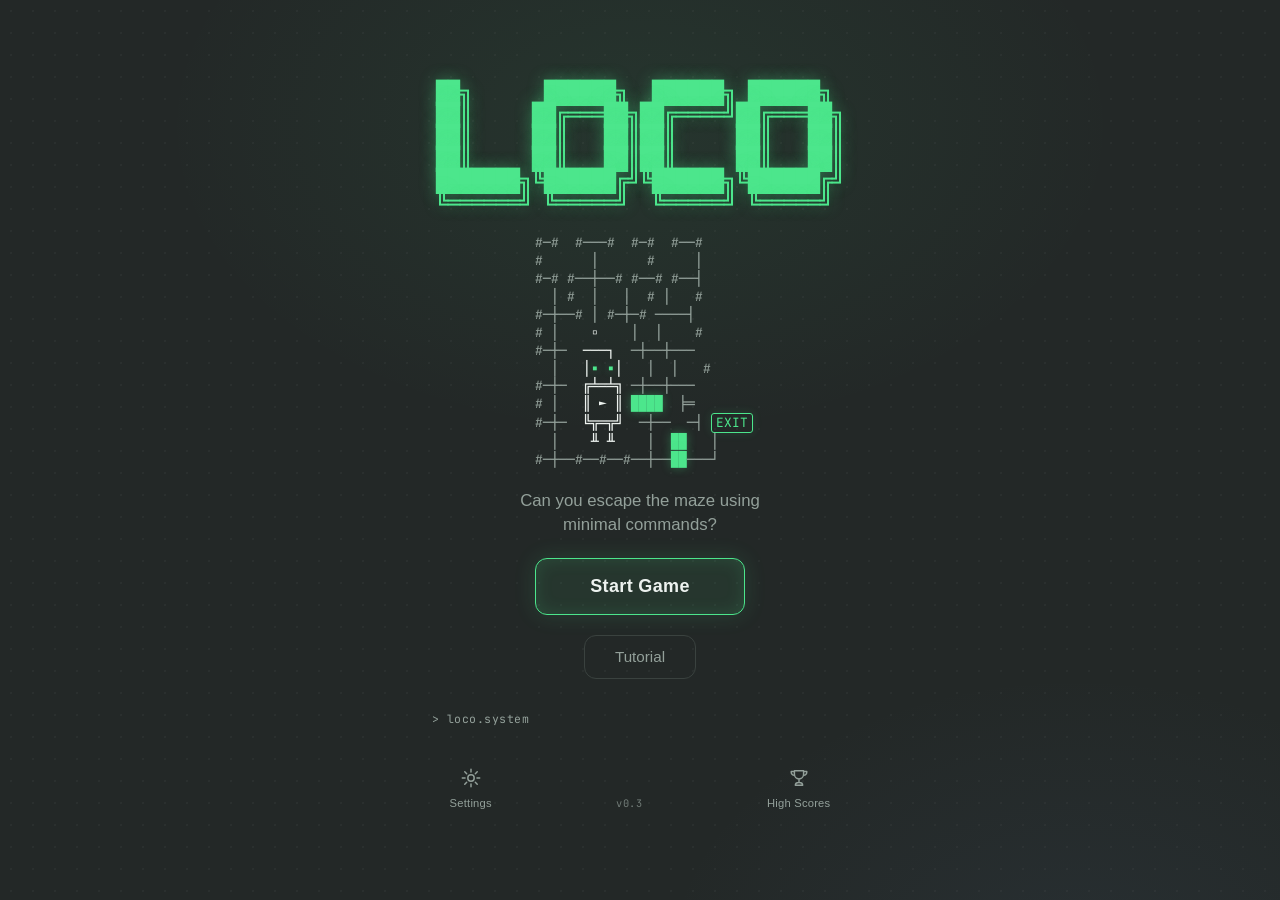
==== index.html @ c9553636 "chore: make v0.3 the single source for the version string The tab bar and the ticker each hardcoded " ====
<!DOCTYPE html>
<html lang="en">
<head>
  <meta charset="UTF-8">
  <meta name="viewport" content="width=device-width, initial-scale=1.0">
  <meta name="theme-color" content="#232827">
  <title>LoCo — Lines of Code</title>
  <link rel="preconnect" href="https://fonts.googleapis.com">
  <link rel="preconnect" href="https://fonts.gstatic.com" crossorigin>
  <link href="https://fonts.googleapis.com/css2?family=JetBrains+Mono:wght@400;700&display=swap" rel="stylesheet">
  <link rel="stylesheet" href="styles/main.css">
</head>
<body>
  <main id="app">
    <section id="screen-title" class="screen">
      <div class="title-card">
        <pre class="ascii-logo" aria-hidden="true">██╗      ██████╗  ██████╗ ██████╗ 
██║     ██╔═══██╗██╔════╝██╔═══██╗
██║     ██║   ██║██║     ██║   ██║
██║     ██║   ██║██║     ██║   ██║
███████╗╚██████╔╝╚██████╗╚██████╔╝
╚══════╝ ╚═════╝  ╚═════╝ ╚═════╝ </pre>
        <h1 class="sr-only">LoCo — Lines of Code</h1>
        <pre class="maze" aria-hidden="true"><span class="w"> #─#  #───#  #─#  #──#
 #      │      #     │
 #─# #──┼──# #──# #──┤
   │ #  │   │  # │   #
 #─┼──# │ #─┼─# ────┤
 # │    </span><span class="r">▫</span><span class="w">    │  │    #
 #─┼─  </span><span class="r">───┐</span><span class="w">  ─┼──┼───
   │   </span><span class="r">│</span><span class="robot-eyes">▪ ▪</span><span class="r">│</span><span class="w">   │  │   #
 #─┼─  </span><span class="r">╔╧═╧╗</span><span class="w"> ─┼──┼───
 # │   </span><span class="r">║ ► ║</span><span class="p"> ████ </span><span class="w"> ╞═
 #─┼─  </span><span class="r">╚╦═╦╝</span><span class="w">  ─┼──  ─┤ </span><span class="exit-badge">EXIT</span><span class="w">
   │    </span><span class="r">╨ ╨</span><span class="w">    │  </span><span class="p">██</span><span class="w">   │
 #─┼──#──#──#──┼──</span><span class="p">██</span><span class="w">───┘</span></pre>
        <p class="tagline">Can you escape the maze using<br>minimal commands?</p>
        <button id="btn-play" class="btn btn-primary btn-large" data-module="maze">Start Game</button>
        <button id="btn-tutorial" class="btn btn-secondary" data-module="tutorial">Tutorial</button>
        <pre class="boot-log" hidden aria-live="polite"></pre>
      </div>
      <pre class="boot-ticker" aria-hidden="true"><span id="ticker-text"></span></pre>
      <nav class="tab-bar" aria-label="Main">
        <button class="tab" data-module="settings">
          <svg viewBox="0 0 24 24" aria-hidden="true"><circle cx="12" cy="12" r="3.5" /><path d="M12 2.5v3M12 18.5v3M2.5 12h3M18.5 12h3M5.2 5.2l2.1 2.1M16.7 16.7l2.1 2.1M18.8 5.2l-2.1 2.1M7.3 16.7l-2.1 2.1" /></svg>
          <span>Settings</span>
        </button>
        <span class="version-mini"></span>
        <button class="tab" data-module="scores">
          <svg viewBox="0 0 24 24" aria-hidden="true"><path d="M7 4h10v4a5 5 0 0 1-10 0V4ZM17 5h3.5a3.5 3.5 0 0 1-3.5 4M7 5H3.5A3.5 3.5 0 0 0 7 9M12 13v4M8 20h8M8 20c0-2 1.8-3 4-3s4 1 4 3" /></svg>
          <span>High Scores</span>
        </button>
      </nav>
    </section>

    <section id="screen-levels" class="screen hidden">
      <header class="screen-header">
        <button id="btn-title" class="btn btn-ghost">← Title</button>
        <h2>Choose a level</h2>
        <span class="spacer"></span>
      </header>
      <div id="level-list" class="level-list"></div>
    </section>

    <section id="screen-game" class="screen hidden">
      <header class="screen-header">
        <button id="btn-back" class="btn btn-ghost">← Levels</button>
        <h2 id="level-name"></h2>
        <span id="level-progress" class="level-progress"></span>
      </header>
      <p id="sensor-note" class="sensor-note hidden">Front wall sensor fitted. Detects the next tile ahead; holes are not walls.</p>
      <div class="game-layout">
        <div class="board-panel">
          <div class="canvas-wrap">
            <canvas id="board"></canvas>
            <div id="result-overlay" class="result-overlay hidden">
              <p id="result-text" class="result-text"></p>
              <div class="result-actions">
                <button id="btn-retry" class="btn btn-primary">Retry</button>
                <button id="btn-next" class="btn btn-primary hidden">Next level</button>
              </div>
            </div>
          </div>
        </div>
        <aside class="side-panel sheet is-collapsed" id="sheet">
          <div class="sheet-grip" id="sheet-grip">
            <button type="button" class="sheet-chevron" id="sheet-chevron"
                    aria-expanded="false" aria-controls="sheet-body"
                    aria-label="Toggle the program panel">▲</button>
          </div>
          <div class="sheet-peek" id="sheet-peek">
            <button type="button" class="btn btn-primary" id="btn-run-peek" data-role="run">▶ Run</button>
            <button type="button" class="btn btn-secondary" id="btn-reset-peek" data-role="reset">Reset</button>
            <span class="memory-count" id="memory-count-peek" data-role="memory-count"></span>
          </div>
          <div class="sheet-body" id="sheet-body">
            <div class="panel-section">
              <h3>Commands</h3>
              <div id="palette" class="palette"></div>
            </div>
            <div class="panel-section">
              <h3>Robot memory <span id="memory-count" class="memory-count"></span></h3>
              <div id="program" class="program"></div>
              <button id="btn-clear" class="btn btn-ghost btn-small">Clear program</button>
            </div>
            <div class="panel-section controls">
              <button id="btn-run" class="btn btn-primary" data-role="run">▶ Run</button>
              <button id="btn-reset" class="btn btn-secondary" data-role="reset">Reset</button>
              <div id="speed" class="speed" role="group" aria-label="Run speed">
                <button data-speed="0.5">×½</button>
                <button data-speed="1" class="active">×1</button>
                <button data-speed="2">×2</button>
              </div>
            </div>
          </div>
        </aside>
      </div>
    </section>
  </main>
  <script type="module" src="src/main.js"></script>
</body>
</html>
---- styles/main.css ----
/* ============================================================
   LoCo — main.css
   Visual language (design.md §11, locked): ASCII aesthetic
   inside a modern mobile app. Reference: docs/reference/
   welcome-mockup.png — line-art glow logo, maze teaser with
   robot + glowing path to EXIT, sans copy, mono terminal art,
   warm charcoal + mint neon. Tokens here are source of truth.
   ============================================================ */

/* ---------- Design tokens ---------- */

:root {
  --bg: #232827;             /* warm charcoal, green-tinted */
  --surface: #2B3231;
  --surface-2: #333B39;
  --border: #3A423F;
  --text: #EDF2EF;
  --muted: #93A09A;
  --accent: #4CE68C;         /* mint neon */
  --accent-soft: rgba(76, 230, 140, 0.14);
  --accent-glow: rgba(76, 230, 140, 0.35);
  --accent-dim: rgba(76, 230, 140, 0.07);

  --font-mono: 'JetBrains Mono', ui-monospace, 'Cascadia Mono', 'SF Mono',
    Menlo, Consolas, 'Liberation Mono', monospace;
  --font-sans: -apple-system, BlinkMacSystemFont, 'Segoe UI', Roboto,
    'Helvetica Neue', Arial, sans-serif;

  --ease-out: cubic-bezier(0.22, 1, 0.36, 1);
}

/* ---------- Minimal reset & base ---------- */

*,
*::before,
*::after {
  box-sizing: border-box;
}

html {
  -webkit-text-size-adjust: 100%;
}

body {
  margin: 0;
  font-family: var(--font-sans);
  font-size: 1rem;
  line-height: 1.5;
  background: var(--bg);
  color: var(--text);
  overflow-x: hidden; /* safety net: no horizontal scroll, ever */
}

h1,
h2,
h3,
p,
pre {
  margin: 0;
}

button {
  font: inherit;
  color: inherit;
}

/* ---------- Screens ---------- */

.screen {
  min-height: 100vh;
  min-height: 100svh;
  display: flex;
  flex-direction: column;
  align-items: center;
  justify-content: center;
  gap: 2rem;
  padding: clamp(20px, 6vw, 56px);
}

/* Title screen: ambient depth — dot grid, mint halo, cool vignette */
#screen-title {
  background-color: var(--bg);
  background-image:
    radial-gradient(circle, rgba(237, 242, 239, 0.035) 1px, transparent 1.4px),
    radial-gradient(46rem 30rem at 50% 14%, var(--accent-dim), transparent 65%),
    radial-gradient(42rem 30rem at 84% 108%, rgba(99, 133, 184, 0.08), transparent 62%);
  background-size: 22px 22px, auto, auto;
  background-repeat: repeat, no-repeat, no-repeat;
}

/* !important: later component rules (e.g. .result-overlay's display:flex)
   must never be able to out-cascade the hidden utility */
.hidden,
[hidden] {
  display: none !important;
}

/* Visually hidden, accessible to screen readers */
.sr-only {
  position: absolute;
  width: 1px;
  height: 1px;
  padding: 0;
  margin: -1px;
  overflow: hidden;
  clip: rect(0 0 0 0);
  clip-path: inset(50%);
  white-space: nowrap;
  border: 0;
}

/* ---------- Buttons ---------- */

.btn {
  appearance: none;
  display: inline-flex;
  align-items: center;
  justify-content: center;
  min-height: 48px; /* touch target */
  min-width: 48px;
  padding: 0.55em 1.6em;
  border: 1px solid var(--border);
  border-radius: 12px;
  background: var(--surface);
  color: var(--text);
  font-family: var(--font-sans);
  cursor: pointer;
  user-select: none;
  -webkit-tap-highlight-color: transparent;
}

.btn:hover {
  background: var(--surface-2);
  border-color: var(--muted);
}

.btn:active {
  transform: translateY(1px);
}

.btn:focus-visible {
  outline: 2px solid var(--accent);
  outline-offset: 3px;
}

.btn:disabled {
  opacity: 0.55;
  cursor: default;
  box-shadow: none;
  transform: none;
}

/* Outline-glow primary, per reference mockup */
.btn-primary {
  position: relative;
  overflow: hidden; /* contains the shine sweep */
  background-color: rgba(76, 230, 140, 0.07);
  border-color: var(--accent);
  color: var(--text);
  font-weight: 600;
  box-shadow: 0 0 22px var(--accent-soft), inset 0 0 18px var(--accent-soft);
}

.btn-primary:hover {
  background-color: rgba(76, 230, 140, 0.13);
  border-color: var(--accent);
  box-shadow: 0 0 32px var(--accent-glow), inset 0 0 22px var(--accent-soft);
}

.btn-large {
  min-height: 56px;
  padding: 0.8em 3em;
  font-size: 1.125rem;
  letter-spacing: 0.02em;
}

.btn-secondary {
  background: transparent;
  border-color: var(--border);
  color: var(--muted);
  min-height: 44px;
  padding: 0.45em 2em;
  font-size: 0.95rem;
}

.btn-secondary:hover {
  background: transparent;
  border-color: var(--muted);
  color: var(--text);
}

.btn-ghost {
  background: transparent;
  border-color: var(--border);
  color: var(--muted);
}

.btn-ghost:hover {
  background: transparent;
  border-color: var(--muted);
  color: var(--text);
}

/* ---------- Title screen ---------- */

.title-card {
  display: flex;
  flex-direction: column;
  align-items: center;
  gap: 1.25rem;
  width: 100%;
  max-width: 40rem;
  text-align: center;
}

/* figlet logo — 34 columns; fluid size keeps it inside 320 px */
.ascii-logo {
  font-family: var(--font-mono);
  font-size: clamp(0.6rem, 3.8vw, 1.25rem);
  line-height: 1.1;
  color: var(--accent);
  text-shadow: 0 0 16px var(--accent-glow);
}

/* Maze teaser: mono ASCII art, walls muted, path + exit glowing */
.maze {
  font-family: var(--font-mono);
  font-size: clamp(0.5rem, 2.7vw, 0.8rem);
  line-height: 1.4;
  color: var(--muted);
  text-align: left;
}

.maze .r {
  color: var(--text);
}

.maze .robot-eyes {
  color: var(--accent);
  text-shadow: 0 0 8px var(--accent-glow);
}

.maze .p {
  color: var(--accent);
  text-shadow: 0 0 10px var(--accent-glow);
}

.maze .exit-badge {
  display: inline-block;
  border: 1px solid var(--accent);
  border-radius: 3px;
  padding: 0 0.5ch;
  color: var(--accent);
  box-shadow: 0 0 10px var(--accent-soft);
}

.tagline {
  color: var(--muted);
  font-size: clamp(0.9rem, 2.8vw, 1.05rem);
  line-height: 1.45;
}

/* placeholder terminal output, revealed by src/main.js */
.boot-log {
  width: 100%;
  min-height: 3em; /* reserve two lines so typing doesn't jump the layout */
  font-family: var(--font-mono);
  font-size: 0.8125rem;
  line-height: 1.5;
  color: var(--muted);
  text-align: left;
  white-space: pre-wrap;
  word-break: break-word;
}

/* ambient line typed on load (src/main.js) */
.boot-ticker {
  width: 100%;
  max-width: 26rem;
  min-height: 1.5em;
  font-family: var(--font-mono);
  font-size: 0.72rem;
  line-height: 1.4;
  letter-spacing: 0.04em;
  color: var(--muted);
  text-align: left;
}

/* ---------- Bottom tab bar (modern-app signal) ---------- */

.tab-bar {
  display: flex;
  align-items: flex-end;
  justify-content: space-between;
  width: 100%;
  max-width: 26rem;
  padding: 0 0.5rem;
}

.tab {
  appearance: none;
  display: flex;
  flex-direction: column;
  align-items: center;
  gap: 0.35rem;
  border: 0;
  background: none;
  color: var(--muted);
  font-family: var(--font-sans);
  font-size: 0.7rem;
  letter-spacing: 0.02em;
  padding: 0.4rem 0.6rem;
  cursor: pointer;
  -webkit-tap-highlight-color: transparent;
}

.tab svg {
  width: 22px;
  height: 22px;
  fill: none;
  stroke: currentColor;
  stroke-width: 1.6;
  stroke-linecap: round;
  stroke-linejoin: round;
}

.tab:hover {
  color: var(--accent);
}

.tab:focus-visible {
  outline: 2px solid var(--accent);
  outline-offset: 2px;
  border-radius: 8px;
}

.version-mini {
  font-family: var(--font-mono);
  font-size: 0.65rem;
  letter-spacing: 0.08em;
  color: var(--muted);
  opacity: 0.7;
  padding-bottom: 0.4rem;
}

/* ---------- Motion (decorative only, opt-in) ---------- */

@media (prefers-reduced-motion: no-preference) {
  /* Entrance choreography: staggered rise, then ambient life */
  .ascii-logo {
    animation: rise-in 0.55s var(--ease-out) 0.05s both,
      breathe 5s ease-in-out 1.8s infinite;
  }

  .maze {
    animation: rise-in 0.55s var(--ease-out) 0.22s both;
  }

  .tagline {
    animation: rise-in 0.55s var(--ease-out) 0.33s both;
  }

  .title-card .btn-primary {
    animation: rise-in 0.55s var(--ease-out) 0.43s both;
  }

  .title-card .btn-secondary {
    animation: rise-in 0.55s var(--ease-out) 0.51s both;
  }

  .boot-ticker,
  .tab-bar {
    animation: rise-in 0.55s var(--ease-out) 0.61s both;
  }

  .btn {
    transition: background-color 0.15s ease, border-color 0.15s ease,
      box-shadow 0.2s ease, transform 0.2s ease;
  }

  .btn-primary:hover {
    transform: translateY(-1px);
  }

  .btn-primary:active {
    transform: translateY(1px);
  }

  /* Shine sweep across the primary button on hover */
  .btn-primary::after {
    content: "";
    position: absolute;
    inset: 0;
    background: linear-gradient(115deg, transparent 35%, rgba(76, 230, 140, 0.25) 48%, transparent 62%);
    transform: translateX(-130%);
    pointer-events: none;
  }

  .btn-primary:hover::after {
    animation: sweep 0.8s ease;
  }

  @keyframes rise-in {
    from {
      opacity: 0;
      transform: translateY(10px);
    }
    to {
      opacity: 1;
      transform: translateY(0);
    }
  }

  @keyframes breathe {
    0%,
    100% {
      text-shadow: 0 0 10px var(--accent-soft);
    }
    50% {
      text-shadow: 0 0 26px var(--accent-glow);
    }
  }

  @keyframes sweep {
    from {
      transform: translateX(-130%);
    }
    to {
      transform: translateX(130%);
    }
  }
}

/* ============================================================
   Level select + game screen (M1 playable core)
   Same tokens, same voice (design.md §11): mono for terminal/
   ASCII elements, sans for human copy, mint accent for active
   states. Desktop-first layout per requirements §3.7: board
   left and dominant, editor right.
   ============================================================ */

/* Non-title screens are app frames: content on top, not centered */
#screen-levels,
#screen-game {
  justify-content: flex-start;
  align-items: stretch;
  gap: 1.25rem;
  width: 100%;
  max-width: 1200px;
  margin: 0 auto;
}

.screen-header {
  display: flex;
  align-items: center;
  gap: 1rem;
  width: 100%;
}

.screen-header h2 {
  flex: 1;
  font-family: var(--font-sans);
  font-size: 1.15rem;
  font-weight: 600;
  letter-spacing: 0.01em;
  white-space: nowrap;
  overflow: hidden;
  text-overflow: ellipsis;
}

.screen-header .spacer {
  flex: 1;
}

.level-progress {
  font-family: var(--font-mono);
  font-size: 0.75rem;
  letter-spacing: 0.08em;
  color: var(--muted);
  white-space: nowrap;
}

/* ---------- Level select ---------- */

.level-list {
  display: flex;
  flex-direction: column;
  gap: 0.6rem;
  width: 100%;
  max-width: 34rem;
  margin: 0 auto;
}

.level-item {
  appearance: none;
  display: flex;
  align-items: center;
  gap: 1rem;
  width: 100%;
  padding: 0.9rem 1.1rem;
  background: var(--surface);
  border: 1px solid var(--border);
  border-radius: 12px;
  color: var(--text);
  font: inherit;
  text-align: left;
  cursor: pointer;
}

.level-item:hover {
  background: var(--surface-2);
  border-color: var(--muted);
}

.level-item:focus-visible {
  outline: 2px solid var(--accent);
  outline-offset: 3px;
}

.level-item .level-id {
  font-family: var(--font-mono);
  font-size: 0.8rem;
  color: var(--accent);
}

.level-item .level-item-name {
  flex: 1;
  font-family: var(--font-sans);
  font-size: 0.95rem;
}

.level-item .level-mem {
  font-family: var(--font-mono);
  font-size: 0.72rem;
  letter-spacing: 0.06em;
  color: var(--muted);
}

/* Chapter headers — mono, terminal voice (M2 task C) */
.chapter-header {
  font-family: var(--font-mono);
  font-size: 0.78rem;
  font-weight: 700;
  letter-spacing: 0.1em;
  color: var(--muted);
}

/* terminal prompt in front of the heading, accent like boot-log */
.chapter-header::before {
  content: "> ";
  color: var(--accent);
}

/* extra breathing room between chapters (the list's gap already
   separates a header from its own levels) */
.chapter-header:not(:first-child) {
  margin-top: 1rem;
}

/* completion mark — accent check on cleared levels */
.level-item .level-done {
  font-family: var(--font-mono);
  font-size: 0.9rem;
  line-height: 1;
  color: var(--accent);
  text-shadow: 0 0 10px var(--accent-soft);
}

/* ---------- Game layout: board left dominant, editor right ---------- */

.game-layout {
  display: grid;
  grid-template-columns: minmax(0, 1fr) 340px;
  gap: 1rem;
  width: 100%;
  flex: 1;
  min-height: 0;
}

.sensor-note {
  flex: none;
  margin: 0;
  font-size: 0.8rem;
  line-height: 1.4;
  color: var(--text);
}

.sensor-token {
  white-space: normal;
  overflow-wrap: anywhere;
}

.block-chip[data-block="loopUntil"] {
  max-width: 100%;
  white-space: normal;
}

.board-panel {
  display: flex;
  align-items: center;
  justify-content: center;
  background: var(--surface);
  border: 1px solid var(--border);
  border-radius: 16px;
  padding: 1rem;
  min-width: 0;
  min-height: 0;
}

.canvas-wrap {
  position: relative; /* anchor for the result overlay */
  line-height: 0;
  border-radius: 10px;
}

#board {
  display: block;
  background: var(--bg);
  border: 1px solid var(--border);
  border-radius: 10px;
}

/* Result overlay (terminal boot voice, brief §6) */
.result-overlay {
  position: absolute;
  inset: 0;
  display: flex;
  flex-direction: column;
  align-items: center;
  justify-content: center;
  gap: 1rem;
  line-height: 1.5;
  background: color-mix(in srgb, var(--bg) 88%, transparent);
  border-radius: 10px;
}

.result-text {
  font-family: var(--font-mono);
  font-size: 0.95rem;
  color: var(--text);
  text-shadow: 0 0 12px var(--accent-soft);
  padding: 0 1rem;
  text-align: center;
}

.result-actions {
  display: flex;
  gap: 0.75rem;
}

/* ---------- Side panel (palette + robot memory + controls) ---------- */

.side-panel {
  display: flex;
  flex-direction: column;
  gap: 1rem;
  min-width: 0;
  min-height: 0;
}

.panel-section {
  display: flex;
  flex-direction: column;
  gap: 0.75rem;
  background: var(--surface);
  border: 1px solid var(--border);
  border-radius: 16px;
  padding: 1rem;
}

.panel-section h3 {
  display: flex;
  align-items: baseline;
  gap: 0.5rem;
  font-family: var(--font-sans);
  font-size: 0.78rem;
  font-weight: 600;
  letter-spacing: 0.06em;
  text-transform: uppercase;
  color: var(--muted);
}

.memory-count {
  font-family: var(--font-mono);
  font-size: 0.75rem;
  letter-spacing: 0.04em;
  color: var(--accent);
}

/* Command chips (palette + drag ghost; lines mode renders the
   program as mono lines instead of chips) */
.block-chip {
  display: inline-flex;
  align-items: center;
  gap: 0.5ch;
  padding: 0.42rem 0.7rem;
  background: var(--surface-2);
  border: 1px solid var(--border);
  border-radius: 9px;
  font-family: var(--font-mono);
  font-size: 0.78rem;
  color: var(--text);
  cursor: grab;
  user-select: none;
  -webkit-user-select: none;
  touch-action: none; /* Pointer Events own the gesture */
  white-space: nowrap;
}

.block-chip .chip-glyph {
  color: var(--accent);
}

.palette {
  display: flex;
  flex-wrap: wrap;
  gap: 0.5rem;
}

.palette .block-chip:hover {
  border-color: var(--accent);
  box-shadow: 0 0 10px var(--accent-soft);
}

.palette.locked .block-chip {
  opacity: 0.55;
  cursor: default;
  box-shadow: none;
  border-color: var(--border);
}

/* Program = numbered mono lines, one per memory slot (lines mode).
   Column grows with `memory` — never clipped, comfortable at 12+. */
.program {
  display: flex;
  flex-direction: column;
  gap: 3px;
  min-height: 56px;
  padding: 0.5rem;
  background: var(--bg);
  border: 1px solid var(--border);
  border-radius: 10px;
}

.line {
  display: flex;
  align-items: center;
  gap: 0.8ch;
  min-height: 1.65rem;
  padding: 0.05rem 0.4rem;
  padding-left: calc(0.4rem + var(--indent, 0) * 0.85rem);
  border-radius: 6px;
  font-family: var(--font-mono);
  font-size: 0.78rem;
  line-height: 1.45;
}

.line-no {
  flex: none;
  min-width: 2ch;
  text-align: right;
  color: var(--muted);
  opacity: 0.6;
  user-select: none;
  -webkit-user-select: none;
}

.line-code {
  display: inline-flex;
  align-items: center;
  gap: 0.7ch;
  min-width: 0;
}

.condition-code {
  flex: 1 1 auto;
  display: flex;
  flex-wrap: wrap;
  align-items: center;
}

.condition-code > .line-token.kw {
  flex: 0 0 auto;
  white-space: nowrap;
}

.condition-code > .condition-expression {
  flex: 1 1 12rem;
  max-width: 100%;
}

.line-token {
  color: var(--text);
}

/* loop keywords read like code structure */
.line-token.kw {
  color: var(--accent);
}

/* Editable loop-until expression. The expression is allowed to wrap inside
   its one numbered line so narrow sheets keep both operands reachable. */
.condition-expression {
  display: inline-flex;
  align-items: center;
  flex-wrap: wrap;
  gap: 0.4ch;
  min-width: 0;
}

.condition-slot-wrap {
  display: inline-flex;
  align-items: center;
  gap: 0.2ch;
  max-width: 100%;
}

.condition-slot,
.condition-clear {
  appearance: none;
  border: 1px solid var(--border);
  background: var(--surface-2);
  color: var(--text);
  font-family: var(--font-mono);
  cursor: pointer;
}

.condition-slot {
  min-width: 5.2ch;
  max-width: 100%;
  padding: 0.12rem 0.45rem;
  border-radius: 5px;
  font-size: 0.76rem;
  line-height: 1.35;
  overflow-wrap: anywhere;
}

.condition-slot:not(.selected):hover,
.condition-slot:focus-visible {
  border-color: var(--accent);
}

.condition-slot.selected {
  border-color: var(--accent);
  box-shadow: 0 0 0 2px var(--accent-glow), 0 0 10px var(--accent-soft);
}

.condition-slot.drop-target {
  border-color: var(--accent);
  background: var(--accent-soft);
  box-shadow: 0 0 10px var(--accent-soft);
}

.condition-slot.drop-reject {
  border-color: var(--muted);
  opacity: 0.65;
}

.condition-slot:disabled,
.condition-clear:disabled {
  cursor: default;
}

.condition-clear {
  display: inline-flex;
  align-items: center;
  justify-content: center;
  width: 1.1rem;
  height: 1.1rem;
  padding: 0;
  border-radius: 4px;
  color: var(--muted);
  font-size: 0.75rem;
  line-height: 1;
}

.condition-clear:hover,
.condition-clear:focus-visible {
  color: var(--text);
  border-color: var(--accent);
}

.condition-comparison {
  color: var(--muted);
  user-select: none;
}

.condition-chip {
  border-color: color-mix(in srgb, var(--accent) 38%, var(--border));
}

.condition-chip .chip-glyph {
  color: var(--accent);
}

.editor-message {
  min-height: 1.1rem;
  margin-top: 0.35rem;
  color: var(--muted);
  font-family: var(--font-mono);
  font-size: 0.68rem;
  line-height: 1.35;
}

.editor-message:empty {
  display: none;
}

.line.empty .line-no {
  opacity: 0.3;
}

.line.empty .line-token.placeholder {
  color: var(--muted);
  opacity: 0.35;
}

.line.filled {
  cursor: pointer;
}

.line.filled:hover {
  background: var(--surface);
}

/* program pointer — the line currently executing */
.line.current {
  background: var(--accent-dim);
  box-shadow: inset 0 0 0 1px var(--accent), 0 0 12px var(--accent-soft);
}

.line.current .line-no {
  color: var(--accent);
  opacity: 1;
}

.program.locked .line.filled {
  cursor: default;
}

/* loop-count steppers on the loop line (+/−, no typing) */
.stepper {
  display: inline-flex;
  align-items: center;
  gap: 0.45ch;
}

.loop-count {
  min-width: 2ch;
  text-align: center;
  color: var(--accent);
}

.step-btn {
  appearance: none;
  display: inline-flex;
  align-items: center;
  justify-content: center;
  width: 1.35rem;
  height: 1.35rem;
  padding: 0;
  border: 1px solid var(--border);
  border-radius: 6px;
  background: var(--surface-2);
  color: var(--muted);
  font-family: var(--font-mono);
  font-size: 0.75rem;
  line-height: 1;
  cursor: pointer;
}

.step-btn:hover:not(:disabled) {
  color: var(--text);
  border-color: var(--muted);
}

.step-btn:disabled {
  opacity: 0.4;
  cursor: default;
}

.step-btn:focus-visible {
  outline: 2px solid var(--accent);
  outline-offset: 1px;
}

/* steppers are inert while a run is in progress */
.program.locked .stepper {
  opacity: 0.55;
  pointer-events: none;
}

/* drop hints while dragging — insertion caret above the target line */
.program.drop-ready {
  border-color: var(--muted);
}

.line.drop-hint {
  background: var(--accent-dim);
  box-shadow: 0 -2px 0 0 var(--accent);
}

/* floating chip clone under the pointer */
.drag-ghost {
  position: fixed;
  z-index: 1000;
  pointer-events: none;
  transform: translate(-50%, -60%) scale(1.06);
  opacity: 0.95;
  cursor: grabbing;
  box-shadow: 0 6px 18px rgba(0, 0, 0, 0.45), 0 0 12px var(--accent-soft);
}

/* Run / Reset / speed */
.panel-section.controls {
  display: grid;
  grid-template-columns: 1fr 1fr;
  gap: 0.6rem;
}

.speed {
  grid-column: 1 / -1;
  display: flex;
  border: 1px solid var(--border);
  border-radius: 10px;
  overflow: hidden;
}

.speed button {
  appearance: none;
  flex: 1;
  border: 0;
  background: transparent;
  color: var(--muted);
  font-family: var(--font-mono);
  font-size: 0.8rem;
  padding: 0.5rem 0;
  cursor: pointer;
}

.speed button + button {
  border-left: 1px solid var(--border);
}

.speed button:hover {
  color: var(--text);
  background: var(--surface-2);
}

.speed button.active {
  color: var(--accent);
  background: var(--accent-dim);
  text-shadow: 0 0 8px var(--accent-glow);
}

.btn-small {
  min-height: 36px;
  min-width: 36px;
  padding: 0.3em 1em;
  border-radius: 10px;
  font-size: 0.8rem;
}

/* ---------- Game motion (decorative, honors reduced motion) ---------- */

@media (prefers-reduced-motion: no-preference) {
  .level-item,
  .block-chip,
  .line,
  .step-btn,
  .speed button {
    transition: background-color 0.15s ease, border-color 0.15s ease,
      box-shadow 0.2s ease, color 0.15s ease;
  }

  /* capacity reject flash — the program box says "no" */
  .program.reject {
    animation: reject-flash 0.42s ease;
  }

  @keyframes reject-flash {
    0%,
    100% {
      border-color: var(--border);
      box-shadow: none;
    }
    35% {
      border-color: var(--accent);
      box-shadow: 0 0 16px var(--accent-glow);
    }
  }

  /* freshly dropped line pops in */
  .line.pop {
    animation: line-pop 0.18s var(--ease-out);
  }

  @keyframes line-pop {
    from {
      opacity: 0.35;
      transform: translateY(-2px);
    }
    to {
      opacity: 1;
      transform: translateY(0);
    }
  }
}

/* ============================================================
   Bottom sheet (M4) — docs/briefs/m4-mobile-sheet.md
   Under 900px the aside stops being the layout's right column
   and becomes a floating overlay: board on top, program panel in
   a two-detent sheet. Everything below is additive — the desktop
   cascade above is untouched, and the only rules that reach the
   desktop are ones that style elements the desktop never shows.
   ============================================================ */

/* ---------- Sheet — inert above the breakpoint ---------- */

/* The peek bar duplicates Run, Reset and the memory count, so above
   the breakpoint it is not rendered at all rather than merely hidden:
   a second Run button in the tab order would be a desktop regression. */
.sheet-grip,
.sheet-peek {
  display: none;
}

/* With grip and peek unrendered, .sheet-body is the aside's only flex
   item and has to reproduce the pre-M4 .side-panel column exactly —
   same gap, same section order, no box of its own. Deliberately no
   min-height: 0: the sections used to be the shrinking flex items, so
   their min-content height must keep limiting the shrink. */
.sheet-body {
  display: flex;
  flex-direction: column;
  gap: 1rem;
  min-width: 0;
}

/* One ▲ glyph, flipped by CSS — sheet.js never swaps the character */
.sheet-chevron {
  transform: rotate(0deg);
}

.sheet-chevron[aria-expanded="true"] {
  transform: rotate(180deg);
}

@media (prefers-reduced-motion: no-preference) {
  .sheet-chevron {
    transition: transform 0.2s var(--ease-out);
  }
}

@media (max-width: 900px) {
  /* ---------- App frame ---------- */

  /* The frame, not the viewport, is the sheet's containing block: this
     breakpoint also catches narrow desktop windows, where fixed would
     let the sheet escape the app frame. min-height has to go — .screen
     asks for 100vh, which is the *large* viewport, so with the URL bar
     showing it would push the frame's bottom edge (and the sheet pinned
     to it) below the fold. Bottom padding is zero for the same reason:
     the sheet must reach the real bottom of the glass. */
  #screen-game {
    position: relative;
    min-height: 0;
    height: 100vh;
    height: 100svh;
    overflow: hidden;
    gap: 0.625rem;
    padding: 0.625rem clamp(10px, 3vw, 16px) 0;
  }

  /* One column, one row: the board panel is the only grid item. The
     sheet is absolutely positioned against #screen-game, so it takes no
     track and never competes with the board for height. */
  .game-layout {
    grid-template-columns: minmax(0, 1fr);
    grid-template-rows: minmax(0, 1fr);
  }

  /* Reserving only the *collapsed* peek height is what makes the board
     detent-independent — scene.js's fit() measures the panel's content
     box, so expanding the sheet can never rescale the maze. Must equal
     --sheet-grip-h + --sheet-peek-h below, or the board resizes on a
     detent change. */
  .board-panel {
    padding-bottom: calc(56px + env(safe-area-inset-bottom, 0px));
  }

  /* 360px leaves nothing for the desktop header gap; the h2 already
     ellipsizes and .level-progress already refuses to wrap, so the only
     thing that can give is the chrome around them. */
  .screen-header {
    gap: 0.5rem;
  }

  .screen-header .btn-ghost {
    padding: 0.4em 0.8em;
    font-size: 0.8rem;
  }

  /* ---------- Sheet ---------- */

  #sheet {
    /* 24 + 32 = the 56px that #sheet.is-collapsed and .board-panel's
       reserved padding both hardcode, so the collapsed sheet exactly
       fills the space the board set aside for it. 24px is the floor:
       the detent contract fixes the pair at 56px, and both rows have to
       clear the WCAG 2.5.8 AA target minimum inside it. */
    --sheet-grip-h: 24px;
    --sheet-peek-h: 32px;

    position: absolute;
    left: 0;
    right: 0;
    bottom: 0;
    z-index: 40; /* under .result-overlay (60), far under .drag-ghost (1000) */
    gap: 0;
    overflow: hidden; /* nothing spills while the height is mid-drag */
    background: transparent; /* the body owns the surface, see the @supports below */
    border-radius: 16px 16px 0 0;
    box-shadow: 0 -10px 30px rgba(0, 0, 0, 0.35);
    transition: height 0.22s var(--ease-out);
  }

  /* Detents: sheet.js owns the classes, CSS owns the heights. No border
     on #sheet itself so its content box is exactly the detent height —
     a border would eat a pixel the grip and peek bar have budgeted for. */
  #sheet.is-collapsed {
    height: calc(56px + env(safe-area-inset-bottom, 0px));
  }

  #sheet.is-expanded {
    height: 70vh; /* fallback where svh is unknown */
    height: min(70svh, 70vh);
  }

  /* mid-drag the height is inline and has to follow the finger */
  #sheet.is-dragging {
    transition: none;
  }

  .sheet-grip {
    display: flex;
    align-items: center;
    justify-content: center;
    flex: none;
    height: var(--sheet-grip-h);
    touch-action: none; /* Pointer Events own the gesture */
    cursor: grab;
    background: var(--surface-2); /* solid: a drag surface never floats over a moving maze */
    /* inset rather than border-top: a border would eat a pixel of the 24px
       target the chevron has to fill */
    box-shadow: inset 0 1px 0 var(--border);
    border-radius: 16px 16px 0 0;
    -webkit-tap-highlight-color: transparent;
  }

  .sheet-grip:active {
    cursor: grabbing;
  }

  /* Narrower than the grip on purpose. sheet.js refuses to start a drag
     from the chevron so its click cannot double-toggle, which means a
     full-width chevron would leave nothing to grab: this keeps a 44x24
     AA-sized toggle target in the middle and exposes the rest of the
     strip as the drag surface. */
  .sheet-chevron {
    appearance: none;
    display: block;
    width: 2.75rem;
    height: 100%;
    padding: 0;
    border: 0;
    background: transparent;
    color: var(--muted);
    font-family: var(--font-mono);
    font-size: 0.62rem;
    line-height: 1;
    cursor: inherit;
  }

  .sheet-chevron:focus-visible {
    /* #sheet clips, so the ring has to be drawn inside the box */
    outline: 2px solid var(--accent);
    outline-offset: -2px;
    color: var(--accent);
  }

  .sheet-peek {
    display: flex;
    align-items: center;
    gap: 0.5rem;
    flex: none;
    height: var(--sheet-peek-h);
    padding: 0 0.75rem;
    background: var(--surface); /* solid, same reason as the grip */
    border-top: 1px solid var(--border);
  }

  /* Collapsed, the peek bar *is* the sheet's bottom edge and owns the
     home-indicator inset; expanded, the scrolling body does. The
     transition hands the inset over in step with the sheet's height
     instead of jumping by 34px at release. */
  #sheet.is-collapsed .sheet-peek {
    height: calc(var(--sheet-peek-h) + env(safe-area-inset-bottom, 0px));
    padding-bottom: env(safe-area-inset-bottom, 0px);
  }

  /* Run and Reset shrink to fit the 32px bar — the only Run/Reset on
     mobile, since the body's own pair is hidden below. 28px still clears
     the 24px AA target floor. */
  .sheet-peek .btn {
    flex: none;
    min-height: 28px;
    padding: 0 0.9em;
    font-size: 0.8rem;
    border-radius: 10px;
  }

  .sheet-peek .btn-primary {
    box-shadow: 0 0 14px var(--accent-soft), inset 0 0 12px var(--accent-soft);
  }

  .sheet-peek .memory-count {
    margin-left: auto;
    font-size: 0.72rem;
    white-space: nowrap;
  }

  .sheet-body {
    flex: 1 1 auto;
    min-height: 0; /* required, or the body's content props the sheet open */
    gap: 0.75rem;
    overflow-y: auto;
    overscroll-behavior: contain; /* scrolling the body must not rubber-band the page */
    -webkit-overflow-scrolling: touch;
    padding: 0.75rem;
    background: var(--surface); /* solid fallback, replaced below where blur works */
  }

  #sheet.is-expanded .sheet-body {
    padding-bottom: calc(0.75rem + env(safe-area-inset-bottom, 0px));
  }

  /* Collapsed, the body leaves the tab order and the accessibility tree
     but keeps its layout and its scroll position — display: none would
     forfeit both, and sheet.js clamps the drag against a measured
     expanded height, so the body has to stay laid out. */
  #sheet.is-collapsed .sheet-body {
    visibility: hidden;
    opacity: 0;
    pointer-events: none;
  }

  /* Run and Reset live in the peek bar, which stays above the body in
     both detents; the speed group is the only control left down here. */
  .panel-section.controls [data-role="run"],
  .panel-section.controls [data-role="reset"] {
    display: none;
  }

  /* ---------- Result overlay spans the frame ---------- */

  /* Static, so inset: 0 resolves against #screen-game rather than the
     canvas box: at the 18px tile floor a 16-wide level's canvas is only
     288x162, too small for the terminal copy plus Retry/Next. Not
     fixed — the overlay has to stay inside the app frame in a narrow
     desktop window, same rule as the sheet. */
  .canvas-wrap {
    position: static;
  }

  .result-overlay {
    z-index: 60;
    /* Results cover the board but must not swallow the sheet's Run/Reset taps. */
    pointer-events: none;
    padding: 1.5rem 1rem;
    border-radius: 0; /* it is the frame now, not the canvas card */
  }

  .result-text {
    max-width: 30rem;
  }

  /* stacks Retry/Next rather than letting them overflow a 360px frame */
  .result-actions {
    pointer-events: auto;
    flex-wrap: wrap;
    justify-content: center;
  }

  /* ---------- Sheet motion ---------- */

  @media (prefers-reduced-motion: no-preference) {
    /* the body fades with the sheet height instead of blinking out */
    .sheet-body {
      transition: visibility 0.22s var(--ease-out), opacity 0.22s var(--ease-out);
    }

    .sheet-peek {
      transition: height 0.22s var(--ease-out), padding-bottom 0.22s var(--ease-out);
    }
  }

  @media (prefers-reduced-motion: reduce) {
    /* detents snap */
    #sheet,
    .sheet-peek,
    .sheet-chevron {
      transition: none;
    }
  }
}

/* ---------- Sheet translucency ---------- */

/* Gated on color-mix, NOT on backdrop-filter. Those are unrelated features,
   and the previous gate on unprefixed backdrop-filter silently dropped this
   whole block on any browser that only had -webkit-backdrop-filter (older iOS
   Safari) or that had backdrop-filter but no color-mix (Safari < 16.2) —
   leaving the sheet solid and reading as "no transparency at all". color-mix
   is what actually produces the see-through, so color-mix is what gets
   tested; the blur rides along inside, with both prefixes.

   25% of the board reaches the eye: the body at 0.5 over the maze, the cards
   at 0.5 over the body. Measured against the real tokens rather than guessed:
   --muted (the uppercase section headings) on the resulting card is 5.01:1
   over the board's dark surfaces (--bg, --surface-2 walls) and --text stays
   13.2:1, because .program keeps its opaque var(--bg) fill and .block-chip
   keeps var(--surface-2). Opacity is spent where it buys legibility and given
   up where it does not.

   Known cost: over a pure --accent backdrop — the EXIT badge, the robot's
   glow — --muted falls to 2.90:1. blur(8px) spreads that and it is a small,
   transient region rather than a background, but it is the price of seeing
   the map. To trade see-through back for heading contrast, raise BOTH
   percentages together; 0.75 / 0.70 is the most transparent pair that still
   holds 4.5:1 even over pure accent (7.5% leak).

   Supersedes the option-a "cards stay opaque" decision in design.md §8.1
   after play-test: with opaque cards the only clear pixels were the body's
   0.75rem padding and the gaps between cards, which read as no transparency
   at all on a real phone. */
@supports (background: color-mix(in srgb, red 50%, transparent)) {
  @media (max-width: 900px) {
    #sheet.is-expanded .sheet-body {
      backdrop-filter: blur(8px);
      -webkit-backdrop-filter: blur(8px);
      background: color-mix(in srgb, var(--surface) 50%, transparent);
    }

    /* The cards are most of the body's area — leaving them opaque is what
       made the sheet look solid. .program and .block-chip inside them keep
       their opaque fills, so the code lines and chip labels are unaffected. */
    #sheet.is-expanded .sheet-body .panel-section {
      background: color-mix(in srgb, var(--bg) 50%, transparent);
    }
  }
}
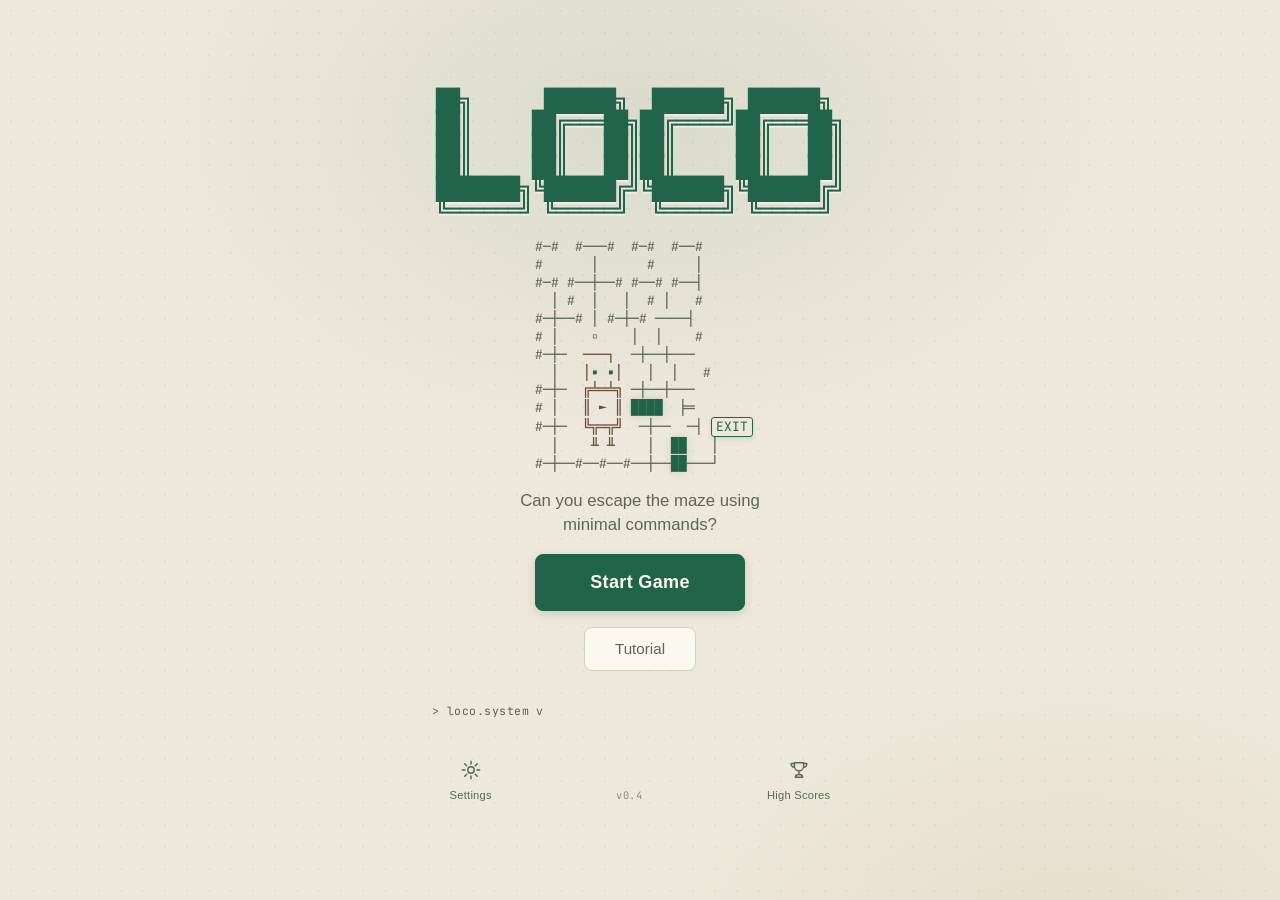
==== commit 3ee4743d: "feat: implement workshop graphics redesign" ====
--- a/index.html
+++ b/index.html
@@ -3,7 +3,7 @@
 <head>
   <meta charset="UTF-8">
   <meta name="viewport" content="width=device-width, initial-scale=1.0">
-  <meta name="theme-color" content="#232827">
+  <meta name="theme-color" content="#eee8dc">
   <title>LoCo — Lines of Code</title>
   <link rel="preconnect" href="https://fonts.googleapis.com">
   <link rel="preconnect" href="https://fonts.gstatic.com" crossorigin>
@@ -64,15 +64,20 @@
 
     <section id="screen-game" class="screen hidden">
       <header class="screen-header">
+        <span class="game-brand" aria-label="LoCo">LoCo</span>
         <button id="btn-back" class="btn btn-ghost">← Levels</button>
         <h2 id="level-name"></h2>
         <span id="level-progress" class="level-progress"></span>
       </header>
-      <p id="sensor-note" class="sensor-note hidden">Front wall sensor fitted. Detects the next tile ahead; holes are not walls.</p>
+      <div class="sensor-summary">
+        <p id="sensor-note" class="sensor-note hidden">Front wall sensor fitted. Detects the next tile ahead; holes are not walls. Does not brake automatically.</p>
+        <p id="sensor-reading" class="sensor-reading" role="status" aria-live="polite" aria-atomic="true" data-phase="unavailable" data-blocked="unknown" hidden></p>
+      </div>
       <div class="game-layout">
-        <div class="board-panel">
+        <div class="world-panel">
+          <div class="board-panel">
           <div class="canvas-wrap">
-            <canvas id="board"></canvas>
+            <canvas id="board" aria-label="Maze board" aria-describedby="sensor-note sensor-reading"></canvas>
             <div id="result-overlay" class="result-overlay hidden">
               <p id="result-text" class="result-text"></p>
               <div class="result-actions">
@@ -81,6 +86,24 @@
               </div>
             </div>
           </div>
+          </div>
+          <div class="board-legend" aria-label="Board legend">
+            <span><i class="legend-wall" aria-hidden="true"></i>Wall</span>
+            <span><i class="legend-hole" aria-hidden="true"></i>Hole</span>
+            <span><i class="legend-exit" aria-hidden="true"></i>Exit</span>
+          </div>
+          <section id="equipment-card" class="equipment-card" aria-label="Robot equipment">
+            <canvas id="equipment-portrait" width="78" height="78" aria-hidden="true"></canvas>
+            <div class="equipment-copy">
+              <span id="equipment-label" class="equipment-label">EQUIPMENT</span>
+              <h3 id="equipment-name">No sensor fitted</h3>
+              <p id="equipment-description">This level has no front wall sensor.</p>
+            </div>
+            <div class="equipment-state">
+              <span class="equipment-reading-label">CURRENT READING</span>
+              <p id="equipment-reading" class="sensor-reading" data-phase="unavailable" data-blocked="unknown">No sensor fitted</p>
+            </div>
+          </section>
         </div>
         <aside class="side-panel sheet is-collapsed" id="sheet">
           <div class="sheet-grip" id="sheet-grip">
@@ -99,7 +122,7 @@
               <div id="palette" class="palette"></div>
             </div>
             <div class="panel-section">
-              <h3>Robot memory <span id="memory-count" class="memory-count"></span></h3>
+              <h3>Your program <span id="memory-count" class="memory-count"></span></h3>
               <div id="program" class="program"></div>
               <button id="btn-clear" class="btn btn-ghost btn-small">Clear program</button>
             </div>
--- a/styles/main.css
+++ b/styles/main.css
@@ -1,25 +1,29 @@
 /* ============================================================
    LoCo — main.css
-   Visual language (design.md §11, locked): ASCII aesthetic
-   inside a modern mobile app. Reference: docs/reference/
-   welcome-mockup.png — line-art glow logo, maze teaser with
-   robot + glowing path to EXIT, sans copy, mono terminal art,
-   warm charcoal + mint neon. Tokens here are source of truth.
+   Visual language: LoCo Workshop — warm ivory, walnut, brass,
+   and forest-green. Tokens are shared by title, levels, and game.
    ============================================================ */
 
 /* ---------- Design tokens ---------- */
 
 :root {
-  --bg: #232827;             /* warm charcoal, green-tinted */
-  --surface: #2B3231;
-  --surface-2: #333B39;
-  --border: #3A423F;
-  --text: #EDF2EF;
-  --muted: #93A09A;
-  --accent: #4CE68C;         /* mint neon */
-  --accent-soft: rgba(76, 230, 140, 0.14);
-  --accent-glow: rgba(76, 230, 140, 0.35);
-  --accent-dim: rgba(76, 230, 140, 0.07);
+  --bg: #eee8dc;
+  --surface: #fbf8ef;
+  --surface-2: #e8e0d1;
+  --border: #d5cebd;
+  --text: #343b31;
+  --muted: #5d6657;
+  --accent: #226449;
+  --accent-ink: #194d35;
+  --accent-fill: #dce9da;
+  --accent-soft: rgba(34, 100, 73, 0.14);
+  --accent-glow: rgba(34, 100, 73, 0.25);
+  --accent-dim: rgba(34, 100, 73, 0.08);
+  --strong: #1d583f;
+  --walnut: #6e4c35;
+  --walnut-light: #b59a74;
+  --code: #f5f1e7;
+  --shadow: 0 14px 30px rgba(58, 41, 26, 0.10);
 
   --font-mono: 'JetBrains Mono', ui-monospace, 'Cascadia Mono', 'SF Mono',
     Menlo, Consolas, 'Liberation Mono', monospace;
@@ -48,7 +52,8 @@
   line-height: 1.5;
   background: var(--bg);
   color: var(--text);
-  overflow-x: hidden; /* safety net: no horizontal scroll, ever */
+  overflow-x: hidden;
+  -webkit-font-smoothing: antialiased;
 }
 
 h1,
@@ -81,9 +86,9 @@
 #screen-title {
   background-color: var(--bg);
   background-image:
-    radial-gradient(circle, rgba(237, 242, 239, 0.035) 1px, transparent 1.4px),
-    radial-gradient(46rem 30rem at 50% 14%, var(--accent-dim), transparent 65%),
-    radial-gradient(42rem 30rem at 84% 108%, rgba(99, 133, 184, 0.08), transparent 62%);
+    radial-gradient(circle, rgba(52, 59, 49, 0.055) 1px, transparent 1.4px),
+    radial-gradient(46rem 30rem at 50% 14%, rgba(34, 100, 73, 0.10), transparent 65%),
+    radial-gradient(42rem 30rem at 84% 108%, rgba(181, 154, 116, 0.16), transparent 62%);
   background-size: 22px 22px, auto, auto;
   background-repeat: repeat, no-repeat, no-repeat;
 }
@@ -120,7 +125,7 @@
   min-width: 48px;
   padding: 0.55em 1.6em;
   border: 1px solid var(--border);
-  border-radius: 12px;
+  border-radius: 8px;
   background: var(--surface);
   color: var(--text);
   font-family: var(--font-sans);
@@ -154,17 +159,17 @@
 .btn-primary {
   position: relative;
   overflow: hidden; /* contains the shine sweep */
-  background-color: rgba(76, 230, 140, 0.07);
+  background-color: var(--accent);
   border-color: var(--accent);
-  color: var(--text);
+  color: var(--surface);
   font-weight: 600;
-  box-shadow: 0 0 22px var(--accent-soft), inset 0 0 18px var(--accent-soft);
+  box-shadow: 0 3px 8px rgba(29, 88, 63, 0.18);
 }
 
 .btn-primary:hover {
-  background-color: rgba(76, 230, 140, 0.13);
+  background-color: var(--strong);
   border-color: var(--accent);
-  box-shadow: 0 0 32px var(--accent-glow), inset 0 0 22px var(--accent-soft);
+  box-shadow: 0 5px 12px rgba(29, 88, 63, 0.22);
 }
 
 .btn-large {
@@ -175,7 +180,7 @@
 }
 
 .btn-secondary {
-  background: transparent;
+  background: var(--surface);
   border-color: var(--border);
   color: var(--muted);
   min-height: 44px;
@@ -184,7 +189,7 @@
 }
 
 .btn-secondary:hover {
-  background: transparent;
+  background: var(--surface-2);
   border-color: var(--muted);
   color: var(--text);
 }
@@ -207,7 +212,7 @@
   display: flex;
   flex-direction: column;
   align-items: center;
-  gap: 1.25rem;
+  gap: 1rem;
   width: 100%;
   max-width: 40rem;
   text-align: center;
@@ -219,7 +224,7 @@
   font-size: clamp(0.6rem, 3.8vw, 1.25rem);
   line-height: 1.1;
   color: var(--accent);
-  text-shadow: 0 0 16px var(--accent-glow);
+  text-shadow: 0 2px 0 rgba(255, 255, 255, 0.45);
 }
 
 /* Maze teaser: mono ASCII art, walls muted, path + exit glowing */
@@ -232,17 +237,17 @@
 }
 
 .maze .r {
-  color: var(--text);
+  color: var(--walnut);
 }
 
 .maze .robot-eyes {
   color: var(--accent);
-  text-shadow: 0 0 8px var(--accent-glow);
+  text-shadow: 0 0 8px var(--accent-soft);
 }
 
 .maze .p {
   color: var(--accent);
-  text-shadow: 0 0 10px var(--accent-glow);
+  text-shadow: 0 0 10px var(--accent-soft);
 }
 
 .maze .exit-badge {
@@ -251,7 +256,7 @@
   border-radius: 3px;
   padding: 0 0.5ch;
   color: var(--accent);
-  box-shadow: 0 0 10px var(--accent-soft);
+  box-shadow: 0 2px 5px var(--accent-soft);
 }
 
 .tagline {
@@ -391,7 +396,7 @@
     content: "";
     position: absolute;
     inset: 0;
-    background: linear-gradient(115deg, transparent 35%, rgba(76, 230, 140, 0.25) 48%, transparent 62%);
+    background: linear-gradient(115deg, transparent 35%, rgba(255, 255, 255, 0.24) 48%, transparent 62%);
     transform: translateX(-130%);
     pointer-events: none;
   }
@@ -446,8 +451,20 @@
   align-items: stretch;
   gap: 1.25rem;
   width: 100%;
-  max-width: 1200px;
+  max-width: 1360px;
   margin: 0 auto;
+}
+
+#screen-game {
+  height: 100vh;
+  height: 100svh;
+  min-height: 0;
+  overflow: hidden;
+  padding: 0 30px 26px;
+}
+
+#screen-levels {
+  padding: 2.5rem 30px 4rem;
 }
 
 .screen-header {
@@ -455,6 +472,8 @@
   align-items: center;
   gap: 1rem;
   width: 100%;
+  min-height: 82px;
+  border-bottom: 1px solid var(--border);
 }
 
 .screen-header h2 {
@@ -570,19 +589,93 @@
 
 .game-layout {
   display: grid;
-  grid-template-columns: minmax(0, 1fr) 340px;
-  gap: 1rem;
+  grid-template-columns: minmax(0, 1fr) 354px;
+  grid-template-rows: minmax(0, 1fr);
+  gap: 1.5rem;
   width: 100%;
   flex: 1;
   min-height: 0;
 }
 
+.game-brand {
+  display: inline-flex;
+  align-items: center;
+  gap: 0.55rem;
+  color: var(--text);
+  font-size: 1.3rem;
+  font-weight: 800;
+  letter-spacing: -0.04em;
+}
+
+.game-brand::before {
+  content: "[·]";
+  display: grid;
+  place-items: center;
+  width: 1.8rem;
+  height: 1.8rem;
+  border: 2px solid var(--accent);
+  border-radius: 8px;
+  color: var(--accent);
+  font-family: var(--font-mono);
+  font-size: 0.78rem;
+  letter-spacing: -0.16em;
+}
+
+.sensor-summary {
+  display: flex;
+  align-items: center;
+  justify-content: space-between;
+  gap: 1rem;
+  width: 100%;
+  min-width: 0;
+  min-height: 3.1rem;
+  padding: 0.65rem 0;
+  border-top: 1px solid var(--border);
+  border-bottom: 1px solid var(--border);
+}
+
+.sensor-reading {
+  color: var(--accent-ink);
+  font-size: 0.82rem;
+  font-weight: 700;
+  white-space: nowrap;
+}
+
+.sensor-reading::before {
+  content: "";
+  display: inline-block;
+  width: 0.7rem;
+  height: 0.7rem;
+  margin-right: 0.45rem;
+  border: 2px solid currentColor;
+  border-radius: 50%;
+  vertical-align: -0.08rem;
+}
+
+.sensor-reading[data-blocked="true"]::before {
+  border-radius: 2px;
+  background: currentColor;
+}
+
+.sensor-reading[data-phase="moving"]::before,
+.sensor-reading[data-phase="turning"]::before,
+.sensor-reading[data-blocked="unknown"]::before {
+  border-style: dashed;
+}
+
+.sensor-reading:empty,
+.sensor-reading[hidden] {
+  display: none;
+}
+
 .sensor-note {
-  flex: none;
+  flex: 1 1 auto;
+  min-width: 0;
   margin: 0;
   font-size: 0.8rem;
   line-height: 1.4;
-  color: var(--text);
+  color: var(--muted);
+  overflow-wrap: anywhere;
 }
 
 .sensor-token {
@@ -595,16 +688,26 @@
   white-space: normal;
 }
 
-.board-panel {
-  display: flex;
-  align-items: center;
-  justify-content: center;
-  background: var(--surface);
-  border: 1px solid var(--border);
-  border-radius: 16px;
-  padding: 1rem;
+.world-panel {
+  display: flex;
+  flex-direction: column;
+  gap: 1rem;
   min-width: 0;
   min-height: 0;
+}
+
+.board-panel {
+  flex: 1 1 auto;
+  display: flex;
+  align-items: center;
+  justify-content: center;
+  background: var(--walnut-light);
+  border: 0;
+  border-radius: 16px;
+  padding: 1.25rem;
+  min-width: 0;
+  min-height: 0;
+  box-shadow: var(--shadow);
 }
 
 .canvas-wrap {
@@ -615,9 +718,109 @@
 
 #board {
   display: block;
-  background: var(--bg);
+  background: var(--walnut);
+  border: 2px solid #d5c29a;
+  border-radius: 10px;
+  box-shadow: 0 2px 0 rgba(44, 28, 18, 0.35);
+}
+
+.board-legend {
+  display: flex;
+  align-items: center;
+  justify-content: center;
+  gap: 1.1rem;
+  min-height: 1.1rem;
+  color: var(--muted);
+  font-size: 0.72rem;
+}
+
+.board-legend span {
+  display: inline-flex;
+  align-items: center;
+  gap: 0.35rem;
+}
+
+.board-legend [class*="legend-"] {
+  display: inline-block;
+  width: 0.65rem;
+  height: 0.65rem;
+  border: 1px solid currentColor;
+  border-radius: 2px;
+}
+
+.legend-wall { background: var(--surface-2); color: var(--muted); }
+.legend-hole { background: #18221c; color: #18221c; box-shadow: inset 0 0 0 2px #778176; }
+.legend-exit { border: 2px solid var(--accent) !important; border-radius: 50% !important; background: transparent; color: var(--accent); }
+
+.equipment-card {
+  display: grid;
+  grid-template-columns: 88px minmax(0, 1fr) minmax(170px, 208px);
+  align-items: center;
+  gap: 0.75rem;
+  flex: none;
+  min-height: 7.7rem;
+  padding: 0.75rem 1rem;
+  background: var(--surface);
   border: 1px solid var(--border);
-  border-radius: 10px;
+  border-radius: 12px;
+  box-shadow: 0 3px 10px rgba(23, 27, 16, 0.04);
+}
+
+#equipment-portrait {
+  display: block;
+  width: 78px;
+  height: 78px;
+  border-radius: 12px;
+  background: var(--surface-2);
+}
+
+.equipment-copy,
+.equipment-state { min-width: 0; }
+
+.equipment-label {
+  display: flex;
+  align-items: center;
+  gap: 0.4rem;
+  margin-bottom: 0.35rem;
+  color: var(--accent);
+  font-family: var(--font-mono);
+  font-size: 0.58rem;
+  font-weight: 700;
+  letter-spacing: 0.13em;
+  text-transform: uppercase;
+}
+
+.equipment-label::before {
+  content: "";
+  width: 0.38rem;
+  height: 0.38rem;
+  border-radius: 50%;
+  background: currentColor;
+}
+
+#equipment-name {
+  margin-bottom: 0.3rem;
+  color: var(--text);
+  font-size: 1rem;
+  font-weight: 700;
+}
+
+#equipment-description {
+  color: var(--muted);
+  font-size: 0.74rem;
+  line-height: 1.5;
+}
+
+.equipment-state {
+  padding-left: 1rem;
+  border-left: 1px solid var(--border);
+}
+
+.equipment-reading-label {
+  display: block;
+  margin-bottom: 0.35rem;
+  color: var(--muted);
+  font-size: 0.58rem;
 }
 
 /* Result overlay (terminal boot voice, brief §6) */
@@ -630,7 +833,7 @@
   justify-content: center;
   gap: 1rem;
   line-height: 1.5;
-  background: color-mix(in srgb, var(--bg) 88%, transparent);
+  background: color-mix(in srgb, var(--surface) 94%, transparent);
   border-radius: 10px;
 }
 
@@ -638,7 +841,7 @@
   font-family: var(--font-mono);
   font-size: 0.95rem;
   color: var(--text);
-  text-shadow: 0 0 12px var(--accent-soft);
+  text-shadow: 0 1px 0 rgba(255, 255, 255, 0.6);
   padding: 0 1rem;
   text-align: center;
 }
@@ -656,16 +859,21 @@
   gap: 1rem;
   min-width: 0;
   min-height: 0;
+  background: var(--surface);
+  border: 1px solid var(--border);
+  border-radius: 14px;
+  overflow: hidden;
+  box-shadow: var(--shadow);
 }
 
 .panel-section {
   display: flex;
   flex-direction: column;
   gap: 0.75rem;
-  background: var(--surface);
-  border: 1px solid var(--border);
-  border-radius: 16px;
-  padding: 1rem;
+  background: transparent;
+  border: 0;
+  border-radius: 0;
+  padding: 1rem 1.1rem;
 }
 
 .panel-section h3 {
@@ -677,14 +885,15 @@
   font-weight: 600;
   letter-spacing: 0.06em;
   text-transform: uppercase;
-  color: var(--muted);
+  color: var(--text);
+  text-transform: none;
 }
 
 .memory-count {
   font-family: var(--font-mono);
   font-size: 0.75rem;
   letter-spacing: 0.04em;
-  color: var(--accent);
+  color: var(--muted);
 }
 
 /* Command chips (palette + drag ghost; lines mode renders the
@@ -694,9 +903,9 @@
   align-items: center;
   gap: 0.5ch;
   padding: 0.42rem 0.7rem;
-  background: var(--surface-2);
+  background: var(--code);
   border: 1px solid var(--border);
-  border-radius: 9px;
+  border-radius: 6px;
   font-family: var(--font-mono);
   font-size: 0.78rem;
   color: var(--text);
@@ -711,6 +920,14 @@
   color: var(--accent);
 }
 
+.block-chip[data-block="wallSensor"],
+.block-chip[data-block="blocked"],
+.condition-chip {
+  background: var(--accent-fill);
+  border-color: color-mix(in srgb, var(--accent) 32%, var(--border));
+  color: var(--accent-ink);
+}
+
 .palette {
   display: flex;
   flex-wrap: wrap;
@@ -737,9 +954,10 @@
   gap: 3px;
   min-height: 56px;
   padding: 0.5rem;
-  background: var(--bg);
+  background: var(--code);
   border: 1px solid var(--border);
-  border-radius: 10px;
+  border-radius: 8px;
+  overflow: auto;
 }
 
 .line {
@@ -920,17 +1138,17 @@
 }
 
 .line.filled:hover {
-  background: var(--surface);
+  background: var(--surface-2);
 }
 
 /* program pointer — the line currently executing */
 .line.current {
-  background: var(--accent-dim);
-  box-shadow: inset 0 0 0 1px var(--accent), 0 0 12px var(--accent-soft);
+  background: var(--accent-fill);
+  box-shadow: inset 3px 0 0 var(--accent);
 }
 
 .line.current .line-no {
-  color: var(--accent);
+  color: var(--accent-ink);
   opacity: 1;
 }
 
@@ -1136,6 +1354,9 @@
   flex-direction: column;
   gap: 1rem;
   min-width: 0;
+  min-height: 0;
+  overflow-y: auto;
+  padding: 1.1rem;
 }
 
 /* One ▲ glyph, flipped by CSS — sheet.js never swaps the character */
@@ -1169,7 +1390,7 @@
     height: 100vh;
     height: 100svh;
     overflow: hidden;
-    gap: 0.625rem;
+    gap: 0.5rem;
     padding: 0.625rem clamp(10px, 3vw, 16px) 0;
   }
 
@@ -1178,7 +1399,11 @@
      track and never competes with the board for height. */
   .game-layout {
     grid-template-columns: minmax(0, 1fr);
-    grid-template-rows: minmax(0, 1fr);
+    grid-template-rows: minmax(0, 1fr) auto auto;
+  }
+
+  .world-panel {
+    display: contents;
   }
 
   /* Reserving only the *collapsed* peek height is what makes the board
@@ -1187,7 +1412,36 @@
      --sheet-grip-h + --sheet-peek-h below, or the board resizes on a
      detent change. */
   .board-panel {
-    padding-bottom: calc(56px + env(safe-area-inset-bottom, 0px));
+    align-items: flex-start;
+    padding: 0 0 calc(76px + env(safe-area-inset-bottom, 0px));
+    border-radius: 12px;
+    box-shadow: none;
+    background: var(--walnut-light);
+  }
+
+  .canvas-wrap {
+    margin: 0 auto;
+  }
+
+  .board-legend {
+    min-height: 1.3rem;
+    font-size: 0.65rem;
+  }
+
+  .equipment-card {
+    grid-template-columns: 72px minmax(0, 1fr);
+    min-height: 7rem;
+    padding: 0.7rem;
+    margin-top: 0.15rem;
+  }
+
+  #equipment-portrait {
+    width: 68px;
+    height: 68px;
+  }
+
+  .equipment-state {
+    display: none;
   }
 
   /* 360px leaves nothing for the desktop header gap; the h2 already
@@ -1195,6 +1449,8 @@
      thing that can give is the chrome around them. */
   .screen-header {
     gap: 0.5rem;
+    min-height: 63px;
+    border-bottom: 1px solid var(--border);
   }
 
   .screen-header .btn-ghost {
@@ -1211,7 +1467,7 @@
        the detent contract fixes the pair at 56px, and both rows have to
        clear the WCAG 2.5.8 AA target minimum inside it. */
     --sheet-grip-h: 24px;
-    --sheet-peek-h: 32px;
+    --sheet-peek-h: 52px;
 
     position: absolute;
     left: 0;
@@ -1230,12 +1486,12 @@
      on #sheet itself so its content box is exactly the detent height —
      a border would eat a pixel the grip and peek bar have budgeted for. */
   #sheet.is-collapsed {
-    height: calc(56px + env(safe-area-inset-bottom, 0px));
+    height: calc(76px + env(safe-area-inset-bottom, 0px));
   }
 
   #sheet.is-expanded {
-    height: 70vh; /* fallback where svh is unknown */
-    height: min(70svh, 70vh);
+    height: 44vh;
+    height: min(44svh, 70vh);
   }
 
   /* mid-drag the height is inline and has to follow the finger */
@@ -1251,7 +1507,7 @@
     height: var(--sheet-grip-h);
     touch-action: none; /* Pointer Events own the gesture */
     cursor: grab;
-    background: var(--surface-2); /* solid: a drag surface never floats over a moving maze */
+    background: var(--surface);
     /* inset rather than border-top: a border would eat a pixel of the 24px
        target the chevron has to fill */
     box-shadow: inset 0 1px 0 var(--border);
@@ -1297,7 +1553,7 @@
     flex: none;
     height: var(--sheet-peek-h);
     padding: 0 0.75rem;
-    background: var(--surface); /* solid, same reason as the grip */
+    background: var(--surface);
     border-top: 1px solid var(--border);
   }
 
@@ -1315,7 +1571,7 @@
      the 24px AA target floor. */
   .sheet-peek .btn {
     flex: none;
-    min-height: 28px;
+    min-height: 44px;
     padding: 0 0.9em;
     font-size: 0.8rem;
     border-radius: 10px;
@@ -1339,7 +1595,7 @@
     overscroll-behavior: contain; /* scrolling the body must not rubber-band the page */
     -webkit-overflow-scrolling: touch;
     padding: 0.75rem;
-    background: var(--surface); /* solid fallback, replaced below where blur works */
+    background: var(--surface);
   }
 
   #sheet.is-expanded .sheet-body {
@@ -1416,48 +1672,307 @@
   }
 }
 
-/* ---------- Sheet translucency ---------- */
-
-/* Gated on color-mix, NOT on backdrop-filter. Those are unrelated features,
-   and the previous gate on unprefixed backdrop-filter silently dropped this
-   whole block on any browser that only had -webkit-backdrop-filter (older iOS
-   Safari) or that had backdrop-filter but no color-mix (Safari < 16.2) —
-   leaving the sheet solid and reading as "no transparency at all". color-mix
-   is what actually produces the see-through, so color-mix is what gets
-   tested; the blur rides along inside, with both prefixes.
-
-   25% of the board reaches the eye: the body at 0.5 over the maze, the cards
-   at 0.5 over the body. Measured against the real tokens rather than guessed:
-   --muted (the uppercase section headings) on the resulting card is 5.01:1
-   over the board's dark surfaces (--bg, --surface-2 walls) and --text stays
-   13.2:1, because .program keeps its opaque var(--bg) fill and .block-chip
-   keeps var(--surface-2). Opacity is spent where it buys legibility and given
-   up where it does not.
-
-   Known cost: over a pure --accent backdrop — the EXIT badge, the robot's
-   glow — --muted falls to 2.90:1. blur(8px) spreads that and it is a small,
-   transient region rather than a background, but it is the price of seeing
-   the map. To trade see-through back for heading contrast, raise BOTH
-   percentages together; 0.75 / 0.70 is the most transparent pair that still
-   holds 4.5:1 even over pure accent (7.5% leak).
-
-   Supersedes the option-a "cards stay opaque" decision in design.md §8.1
-   after play-test: with opaque cards the only clear pixels were the body's
-   0.75rem padding and the gaps between cards, which read as no transparency
-   at all on a real phone. */
-@supports (background: color-mix(in srgb, red 50%, transparent)) {
-  @media (max-width: 900px) {
-    #sheet.is-expanded .sheet-body {
-      backdrop-filter: blur(8px);
-      -webkit-backdrop-filter: blur(8px);
-      background: color-mix(in srgb, var(--surface) 50%, transparent);
-    }
-
-    /* The cards are most of the body's area — leaving them opaque is what
-       made the sheet look solid. .program and .block-chip inside them keep
-       their opaque fills, so the code lines and chip labels are unaffected. */
-    #sheet.is-expanded .sheet-body .panel-section {
-      background: color-mix(in srgb, var(--bg) 50%, transparent);
-    }
-  }
-}
+/* ---------- Workshop viewport fit ---------- */
+
+/* Keep the editor as a single fitted card; only its code list scrolls. */
+@media (min-width: 901px) {
+  #screen-game {
+    height: 100svh;
+    min-height: 0;
+    overflow: hidden;
+  }
+
+  .game-layout,
+  .world-panel,
+  .side-panel {
+    min-height: 0;
+  }
+
+  .sensor-summary {
+    flex: none;
+  }
+
+  .sensor-note {
+    flex: 1 1 0;
+  }
+
+  .sensor-summary > .sensor-reading {
+    flex: 0 1 auto;
+    min-width: 0;
+    white-space: normal;
+    overflow-wrap: anywhere;
+  }
+
+  .equipment-card {
+    grid-template-columns: 78px minmax(0, 1fr) minmax(120px, 190px);
+  }
+
+  .sheet-body {
+    display: grid;
+    grid-template-rows: auto minmax(0, 1fr) auto;
+    gap: 0;
+    padding: 0;
+    overflow: hidden;
+  }
+
+  .sheet-body > .panel-section {
+    min-height: 0;
+    padding: 0.8rem 1rem;
+  }
+
+  .sheet-body > .panel-section + .panel-section {
+    border-top: 1px solid var(--border);
+  }
+
+  .sheet-body > .panel-section:nth-child(2) {
+    overflow: hidden;
+  }
+
+  #program {
+    flex: 1 1 auto;
+    min-height: 0;
+    overflow: auto;
+    overscroll-behavior: contain;
+  }
+
+  .sheet-body > .panel-section.controls {
+    padding: 0.65rem 1rem 0.85rem;
+  }
+}
+
+@media (max-width: 900px) {
+  #screen-game {
+    height: 100svh;
+    min-height: 0;
+    overflow: hidden;
+    gap: 0.45rem;
+    padding-top: max(6px, env(safe-area-inset-top, 0px));
+  }
+
+  .screen-header {
+    display: grid;
+    grid-template-columns: minmax(0, auto) auto minmax(0, 1fr) auto;
+    grid-template-rows: auto auto;
+    column-gap: 0.45rem;
+    row-gap: 0;
+    min-height: 0;
+    flex: none;
+    padding: 0.2rem 0 0.35rem;
+  }
+
+  .screen-header .game-brand {
+    grid-row: 1;
+    grid-column: 1;
+    font-size: 1.125rem;
+    gap: 0.35rem;
+  }
+
+  .game-brand::before {
+    width: 1.45rem;
+    height: 1.45rem;
+    border-radius: 6px;
+    font-size: 0.66rem;
+  }
+
+  .screen-header #btn-back {
+    grid-row: 1;
+    grid-column: 2;
+    min-height: 36px;
+    min-width: 0;
+    padding: 0.2rem 0.55rem;
+    font-size: 0.75rem;
+  }
+
+  .screen-header h2 {
+    grid-row: 2;
+    grid-column: 1 / 4;
+    min-width: 0;
+    font-size: 1.125rem;
+    line-height: 1.35;
+  }
+
+  .screen-header .level-progress {
+    grid-row: 2;
+    grid-column: 4;
+    font-size: 0.62rem;
+    letter-spacing: 0.02em;
+  }
+
+  .sensor-summary {
+    flex: none;
+    min-height: 0;
+    align-items: flex-start;
+    gap: 0.35rem 0.65rem;
+    padding: 0.35rem 0;
+  }
+
+  .sensor-note {
+    flex: 1 1 9rem;
+    font-size: 0.68rem;
+    line-height: 1.3;
+  }
+
+  .sensor-summary > .sensor-reading {
+    flex: 0 1 auto;
+    min-width: 0;
+    max-width: 42%;
+    white-space: normal;
+    overflow-wrap: anywhere;
+    font-size: 0.7rem;
+  }
+
+  .game-layout {
+    min-height: 0;
+    grid-template-rows: minmax(0, 1fr);
+  }
+
+  .world-panel {
+    display: flex;
+    flex-direction: column;
+    gap: 12px;
+    min-height: 0;
+    padding-bottom: calc(76px + env(safe-area-inset-bottom, 0px));
+    overflow: hidden;
+  }
+
+  .board-panel {
+    flex: none;
+    height: clamp(180px, 29svh, 245px);
+    min-height: 0;
+    padding: 0;
+    overflow: hidden;
+    border-radius: 12px;
+    box-shadow: none;
+  }
+
+  .canvas-wrap {
+    max-width: 100%;
+    max-height: 100%;
+  }
+
+  .board-legend {
+    flex: none;
+    min-height: 1.25rem;
+    gap: 0.8rem;
+    font-size: 0.65rem;
+  }
+
+  .equipment-card {
+    flex: none;
+    grid-template-columns: 78px minmax(0, 1fr);
+    gap: 0.65rem;
+    min-height: 0;
+    padding: 0.55rem 0.65rem;
+    margin: 0;
+  }
+
+  #equipment-portrait {
+    width: 78px;
+    height: 78px;
+  }
+
+  .equipment-state {
+    display: none;
+  }
+
+  #equipment-name {
+    font-size: 0.88rem;
+    line-height: 1.25;
+  }
+
+  #equipment-description {
+    font-size: 0.68rem;
+    line-height: 1.35;
+  }
+
+  #sheet {
+    background: var(--surface);
+    box-shadow: 0 -10px 30px rgba(58, 41, 26, 0.18);
+  }
+
+  #sheet.is-expanded .sheet-body,
+  #sheet.is-expanded .sheet-body .panel-section {
+    background: var(--surface);
+  }
+
+  .sheet-peek .btn {
+    min-width: 72px;
+    min-height: 44px;
+    padding-inline: 0.7rem;
+  }
+
+  .block-chip,
+  .condition-slot {
+    min-height: 44px;
+  }
+
+  .sheet-body {
+    gap: 8px;
+    padding: 12px;
+  }
+
+  .sheet-body > .panel-section {
+    gap: 8px;
+    padding: 8px 0;
+  }
+}
+
+@media (max-width: 900px) and (max-height: 600px) {
+  #screen-game {
+    gap: 0.2rem;
+    padding-top: max(3px, env(safe-area-inset-top, 0px));
+  }
+
+  .screen-header {
+    padding: 0;
+  }
+
+  .screen-header .game-brand {
+    font-size: 0.95rem;
+  }
+
+  .screen-header .game-brand::before {
+    width: 1.2rem;
+    height: 1.2rem;
+  }
+
+  .screen-header #btn-back {
+    min-height: 30px;
+  }
+
+  .screen-header h2 {
+    font-size: 0.8rem;
+    line-height: 1.2;
+  }
+
+  .sensor-summary {
+    gap: 0.4rem;
+    padding: 0.2rem 0;
+  }
+
+  .sensor-note,
+  .sensor-summary > .sensor-reading {
+    font-size: 0.62rem;
+    line-height: 1.2;
+  }
+
+  .world-panel {
+    gap: 0;
+  }
+
+  .board-panel {
+    flex: 1 1 auto;
+    width: 100%;
+    height: auto;
+    min-height: 0;
+  }
+
+  .board-legend,
+  .equipment-card {
+    display: none;
+  }
+
+  #sheet.is-expanded {
+    height: calc(70svh + env(safe-area-inset-bottom, 0px));
+  }
+}
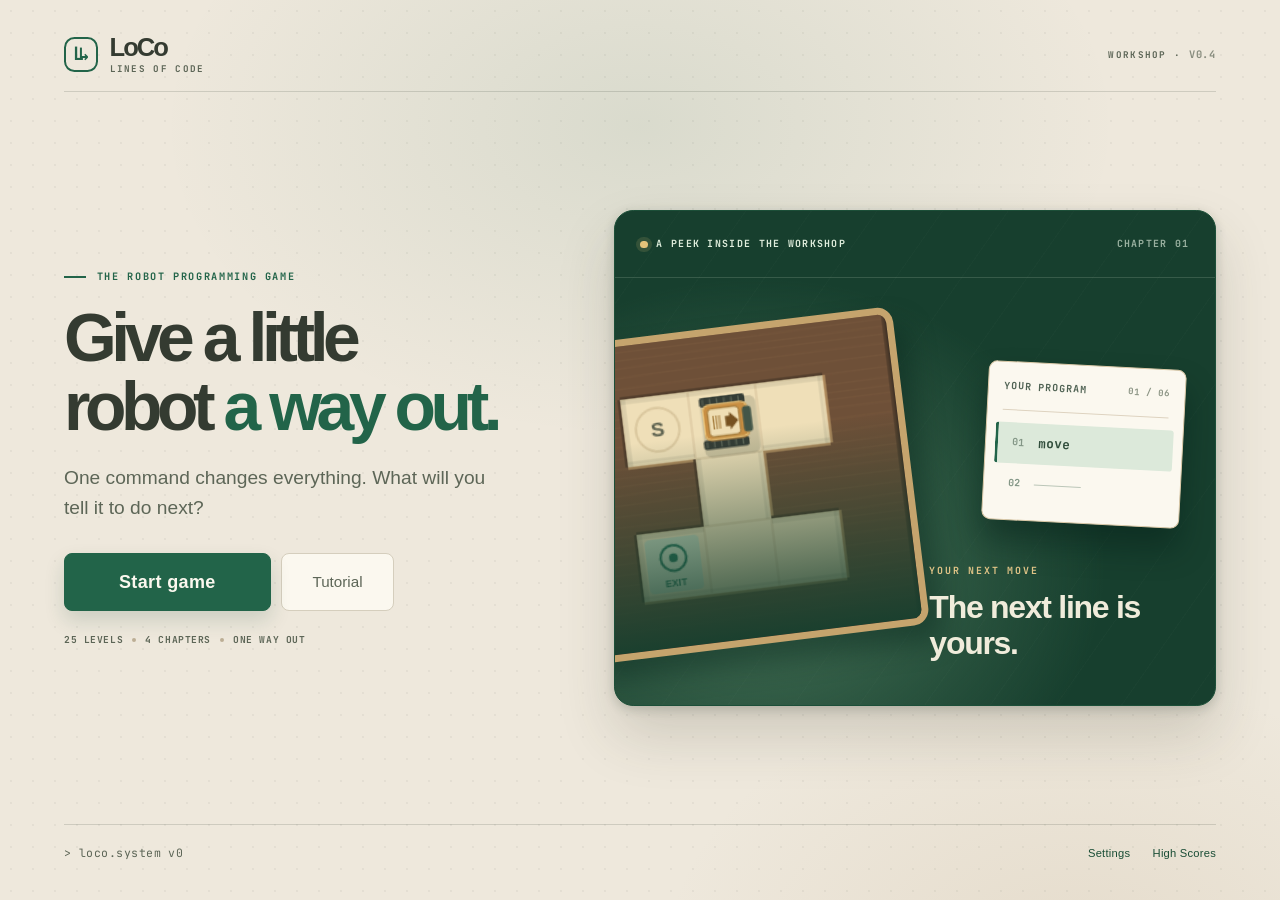
==== commit 13bdebbb: "feat: add Workshop title teaser (#37)" ====
--- a/index.html
+++ b/index.html
@@ -14,43 +14,55 @@
   <main id="app">
     <section id="screen-title" class="screen">
       <div class="title-card">
-        <pre class="ascii-logo" aria-hidden="true">██╗      ██████╗  ██████╗ ██████╗ 
-██║     ██╔═══██╗██╔════╝██╔═══██╗
-██║     ██║   ██║██║     ██║   ██║
-██║     ██║   ██║██║     ██║   ██║
-███████╗╚██████╔╝╚██████╗╚██████╔╝
-╚══════╝ ╚═════╝  ╚═════╝ ╚═════╝ </pre>
-        <h1 class="sr-only">LoCo — Lines of Code</h1>
-        <pre class="maze" aria-hidden="true"><span class="w"> #─#  #───#  #─#  #──#
- #      │      #     │
- #─# #──┼──# #──# #──┤
-   │ #  │   │  # │   #
- #─┼──# │ #─┼─# ────┤
- # │    </span><span class="r">▫</span><span class="w">    │  │    #
- #─┼─  </span><span class="r">───┐</span><span class="w">  ─┼──┼───
-   │   </span><span class="r">│</span><span class="robot-eyes">▪ ▪</span><span class="r">│</span><span class="w">   │  │   #
- #─┼─  </span><span class="r">╔╧═╧╗</span><span class="w"> ─┼──┼───
- # │   </span><span class="r">║ ► ║</span><span class="p"> ████ </span><span class="w"> ╞═
- #─┼─  </span><span class="r">╚╦═╦╝</span><span class="w">  ─┼──  ─┤ </span><span class="exit-badge">EXIT</span><span class="w">
-   │    </span><span class="r">╨ ╨</span><span class="w">    │  </span><span class="p">██</span><span class="w">   │
- #─┼──#──#──#──┼──</span><span class="p">██</span><span class="w">───┘</span></pre>
-        <p class="tagline">Can you escape the maze using<br>minimal commands?</p>
-        <button id="btn-play" class="btn btn-primary btn-large" data-module="maze">Start Game</button>
-        <button id="btn-tutorial" class="btn btn-secondary" data-module="tutorial">Tutorial</button>
-        <pre class="boot-log" hidden aria-live="polite"></pre>
+        <header class="title-masthead">
+          <div class="title-identity">
+            <span class="title-mark" aria-hidden="true">L↳</span>
+            <div>
+              <div class="title-wordmark">LoCo</div>
+              <span class="title-identity-note">LINES OF CODE</span>
+            </div>
+          </div>
+          <span class="title-version">WORKSHOP · <span class="version-mini"></span></span>
+        </header>
+        <div class="title-hero">
+          <section class="title-intro" aria-labelledby="title-heading">
+            <p class="title-eyebrow">THE ROBOT PROGRAMMING GAME</p>
+            <h1 id="title-heading">Give a little robot <em>a way out.</em></h1>
+            <p class="title-lead">One command changes everything. What will you tell it to do next?</p>
+            <div class="title-actions">
+              <button id="btn-play" class="btn btn-primary btn-large" data-module="maze">Start game</button>
+              <button id="btn-tutorial" class="btn btn-secondary" data-module="tutorial">Tutorial</button>
+            </div>
+            <p class="title-meta"><span>25 LEVELS</span><i aria-hidden="true"></i><span>4 CHAPTERS</span><i aria-hidden="true"></i><span>ONE WAY OUT</span></p>
+            <pre class="boot-log" hidden aria-live="polite"></pre>
+          </section>
+          <aside id="title-preview" class="title-preview" aria-labelledby="title-preview-heading" aria-describedby="title-preview-description">
+            <div class="title-preview-header">
+              <h2 id="title-preview-heading"><i aria-hidden="true"></i>A PEEK INSIDE THE WORKSHOP</h2>
+              <span>CHAPTER 01</span>
+            </div>
+            <div class="title-preview-board-panel">
+              <div class="canvas-wrap">
+                <canvas id="title-preview-board" aria-hidden="true"></canvas>
+              </div>
+            </div>
+            <div class="title-preview-program" aria-hidden="true">
+              <div class="title-preview-program-head"><span>YOUR PROGRAM</span><span>01 / 06</span></div>
+              <div id="title-preview-command" class="title-preview-line is-active"><span>01</span><b>move</b></div>
+              <div class="title-preview-line title-preview-line-empty"><span>02</span><i></i></div>
+            </div>
+            <div class="title-preview-prompt" aria-hidden="true"><small>YOUR NEXT MOVE</small><strong>The next line is yours.</strong></div>
+            <p id="title-preview-description" class="sr-only">A cropped glimpse of the Workshop shows a small brass robot on a walnut maze board. Its program has one move command and an empty second line for you to write.</p>
+          </aside>
+        </div>
       </div>
-      <pre class="boot-ticker" aria-hidden="true"><span id="ticker-text"></span></pre>
-      <nav class="tab-bar" aria-label="Main">
-        <button class="tab" data-module="settings">
-          <svg viewBox="0 0 24 24" aria-hidden="true"><circle cx="12" cy="12" r="3.5" /><path d="M12 2.5v3M12 18.5v3M2.5 12h3M18.5 12h3M5.2 5.2l2.1 2.1M16.7 16.7l2.1 2.1M18.8 5.2l-2.1 2.1M7.3 16.7l-2.1 2.1" /></svg>
-          <span>Settings</span>
-        </button>
-        <span class="version-mini"></span>
-        <button class="tab" data-module="scores">
-          <svg viewBox="0 0 24 24" aria-hidden="true"><path d="M7 4h10v4a5 5 0 0 1-10 0V4ZM17 5h3.5a3.5 3.5 0 0 1-3.5 4M7 5H3.5A3.5 3.5 0 0 0 7 9M12 13v4M8 20h8M8 20c0-2 1.8-3 4-3s4 1 4 3" /></svg>
-          <span>High Scores</span>
-        </button>
-      </nav>
+      <footer class="title-footer">
+        <pre class="boot-ticker" aria-hidden="true"><span id="ticker-text"></span></pre>
+        <nav class="tab-bar" aria-label="Main">
+          <button class="tab" data-module="settings">Settings</button>
+          <button class="tab" data-module="scores">High Scores</button>
+        </nav>
+      </footer>
     </section>
 
     <section id="screen-levels" class="screen hidden">
--- a/styles/main.css
+++ b/styles/main.css
@@ -82,8 +82,13 @@
   padding: clamp(20px, 6vw, 56px);
 }
 
-/* Title screen: ambient depth — dot grid, mint halo, cool vignette */
+/* Title screen: restrained texture behind the Workshop teaser */
 #screen-title {
+  align-items: stretch;
+  justify-content: flex-start;
+  gap: 0;
+  min-height: 100svh;
+  padding: max(18px, env(safe-area-inset-top)) clamp(20px, 5vw, 64px) max(18px, env(safe-area-inset-bottom));
   background-color: var(--bg);
   background-image:
     radial-gradient(circle, rgba(52, 59, 49, 0.055) 1px, transparent 1.4px),
@@ -210,65 +215,184 @@
 
 .title-card {
   display: flex;
+  flex: 1;
   flex-direction: column;
-  align-items: center;
-  gap: 1rem;
-  width: 100%;
-  max-width: 40rem;
-  text-align: center;
-}
-
-/* figlet logo — 34 columns; fluid size keeps it inside 320 px */
-.ascii-logo {
-  font-family: var(--font-mono);
-  font-size: clamp(0.6rem, 3.8vw, 1.25rem);
-  line-height: 1.1;
+  width: min(100%, 1240px);
+  min-width: 0;
+  margin: 0 auto;
+}
+
+.title-masthead {
+  display: flex;
+  align-items: center;
+  justify-content: space-between;
+  gap: 1.25rem;
+  min-height: 74px;
+  border-bottom: 1px solid rgba(52, 59, 49, 0.17);
+}
+
+.title-identity { display: flex; align-items: center; gap: 0.7rem; }
+.title-mark {
+  display: grid;
+  place-items: center;
+  width: 2.15rem;
+  height: 2.15rem;
+  padding-right: 0.3rem;
+  border: 2px solid var(--accent);
+  border-radius: 0.65rem;
   color: var(--accent);
-  text-shadow: 0 2px 0 rgba(255, 255, 255, 0.45);
-}
-
-/* Maze teaser: mono ASCII art, walls muted, path + exit glowing */
-.maze {
-  font-family: var(--font-mono);
-  font-size: clamp(0.5rem, 2.7vw, 0.8rem);
-  line-height: 1.4;
-  color: var(--muted);
-  text-align: left;
-}
-
-.maze .r {
-  color: var(--walnut);
-}
-
-.maze .robot-eyes {
+  font: 700 1.15rem/1 var(--font-mono);
+  letter-spacing: -0.3rem;
+}
+.title-wordmark { font-size: 1.6rem; font-weight: 800; letter-spacing: -0.08em; line-height: 1; }
+.title-identity-note,
+.title-version {
+  color: var(--muted);
+  font: 700 0.58rem/1 var(--font-mono);
+  letter-spacing: 0.14em;
+  text-transform: uppercase;
+}
+.title-identity-note { display: block; margin-top: 0.3rem; }
+.title-version { white-space: nowrap; }
+
+.title-hero {
+  display: grid;
+  flex: 1;
+  grid-template-columns: minmax(0, 0.88fr) minmax(0, 1.12fr);
+  align-items: center;
+  gap: clamp(2.5rem, 6vw, 5.5rem);
+  min-height: 0;
+  padding: clamp(2.5rem, 7vh, 5.2rem) 0 clamp(2.5rem, 7vh, 4.3rem);
+}
+.title-intro { min-width: 0; max-width: 34rem; }
+.title-eyebrow {
+  display: flex;
+  align-items: center;
+  gap: 0.7rem;
+  margin-bottom: 1.3rem;
   color: var(--accent);
-  text-shadow: 0 0 8px var(--accent-soft);
-}
-
-.maze .p {
-  color: var(--accent);
-  text-shadow: 0 0 10px var(--accent-soft);
-}
-
-.maze .exit-badge {
-  display: inline-block;
-  border: 1px solid var(--accent);
-  border-radius: 3px;
-  padding: 0 0.5ch;
-  color: var(--accent);
-  box-shadow: 0 2px 5px var(--accent-soft);
-}
-
-.tagline {
-  color: var(--muted);
-  font-size: clamp(0.9rem, 2.8vw, 1.05rem);
-  line-height: 1.45;
-}
+  font: 700 0.64rem/1 var(--font-mono);
+  letter-spacing: 0.16em;
+}
+.title-eyebrow::before { width: 1.35rem; height: 2px; background: var(--accent); content: ""; }
+.title-intro h1 {
+  max-width: 34rem;
+  color: var(--text);
+  font-size: clamp(3.25rem, 5.3vw, 5.15rem);
+  font-weight: 750;
+  letter-spacing: -0.08em;
+  line-height: 1.02;
+  text-wrap: balance;
+}
+.title-intro h1 em { color: var(--accent); font-style: normal; }
+.title-lead {
+  max-width: 27rem;
+  margin-top: 1.4rem;
+  color: var(--muted);
+  font-size: clamp(1rem, 1.5vw, 1.22rem);
+  line-height: 1.55;
+}
+.title-actions { display: flex; flex-wrap: wrap; gap: 0.65rem; margin-top: 1.9rem; }
+.title-actions .btn-primary { min-width: 11.5rem; box-shadow: 0 0.6rem 1.25rem rgba(25, 77, 53, 0.16); }
+.title-actions .btn-secondary { min-height: 3rem; }
+.title-meta {
+  display: flex;
+  align-items: center;
+  flex-wrap: wrap;
+  gap: 0.55rem;
+  margin-top: 1.5rem;
+  color: var(--muted);
+  font: 700 0.6rem/1 var(--font-mono);
+  letter-spacing: 0.06em;
+}
+.title-meta i { width: 0.28rem; height: 0.28rem; border-radius: 50%; background: #bcae95; }
+
+.title-preview {
+  position: relative;
+  min-width: 0;
+  height: clamp(25rem, 61vh, 31rem);
+  overflow: hidden;
+  isolation: isolate;
+  border: 1px solid #1c4f38;
+  border-radius: 1.2rem;
+  background: radial-gradient(30rem 25rem at 24% 72%, #467257, transparent 72%), #173f2e;
+  box-shadow: 0 1.8rem 3.5rem rgba(60, 62, 43, 0.18), 0 0.2rem 0.65rem rgba(23, 44, 32, 0.19);
+}
+.title-preview::before {
+  position: absolute;
+  z-index: -1;
+  inset: 0;
+  opacity: 0.22;
+  background: repeating-linear-gradient(125deg, transparent 0 3.3rem, rgba(168, 189, 163, 0.1) 3.3rem 3.36rem);
+  content: "";
+}
+.title-preview-header {
+  position: absolute;
+  z-index: 4;
+  inset: 0 0 auto;
+  display: flex;
+  align-items: center;
+  justify-content: space-between;
+  gap: 0.75rem;
+  height: 4.2rem;
+  padding: 0 1.6rem;
+  border-bottom: 1px solid rgba(170, 193, 170, 0.22);
+  color: #dfeddc;
+  font: 700 0.62rem/1 var(--font-mono);
+  letter-spacing: 0.13em;
+}
+.title-preview-header h2 { display: flex; align-items: center; gap: 0.55rem; min-width: 0; font: inherit; }
+.title-preview-header h2 i { flex: none; width: 0.45rem; height: 0.45rem; border-radius: 50%; background: #e4c279; box-shadow: 0 0 0 0.25rem rgba(228, 194, 121, 0.14); }
+.title-preview-header > span { flex: none; opacity: 0.65; }
+
+.title-preview-board-panel {
+  position: absolute;
+  top: 7.2rem;
+  left: -3.2rem;
+  width: min(58%, 27rem);
+  height: 20rem;
+  overflow: hidden;
+  padding: 0;
+  transform: rotate(-7deg);
+  border: 0.45rem solid #c5a46d;
+  border-radius: 1rem;
+  background: #ad8b60;
+  box-shadow: 0.75rem 1.1rem 1.65rem rgba(0, 28, 21, 0.38), inset 0 0.15rem 0.5rem rgba(79, 58, 35, 0.27);
+}
+.title-preview-board-panel::after { position: absolute; z-index: 2; right: 0; bottom: 0; left: 0; height: 68%; background: linear-gradient(transparent, rgba(23, 63, 46, 0.96)); content: ""; pointer-events: none; }
+.title-preview-board-panel .canvas-wrap { display: grid; place-items: center; width: 100%; height: 100%; transform: scale(1.36); transform-origin: 54% 48%; }
+.title-preview-board-panel canvas { display: block; }
+
+.title-preview-program {
+  position: absolute;
+  z-index: 3;
+  top: 9.6rem;
+  right: clamp(1rem, 4vw, 2rem);
+  width: clamp(12rem, 33%, 16.5rem);
+  padding: 0 0.95rem 0.95rem;
+  transform: rotate(3deg);
+  border: 1px solid #dbc9a8;
+  border-radius: 0.55rem;
+  background: var(--surface);
+  box-shadow: 0 1.25rem 1.9rem rgba(5, 30, 23, 0.44);
+}
+.title-preview-program-head { display: flex; align-items: center; justify-content: space-between; gap: 0.5rem; height: 3rem; border-bottom: 1px solid #ded3c0; color: #4f6253; font: 700 0.62rem/1 var(--font-mono); letter-spacing: 0.09em; }
+.title-preview-program-head span:last-child { color: #8b9484; font-size: 0.56rem; }
+.title-preview-line { display: flex; align-items: center; gap: 0.9rem; height: 2.55rem; padding: 0 0.55rem; color: #304d3b; font: 700 0.8rem/1 var(--font-mono); }
+.title-preview-line > span { color: #839686; font-size: 0.62rem; }
+.title-preview-line.is-active { margin: 0.75rem -0.4rem 0; padding-left: 0.9rem; border-left: 3px solid var(--accent); border-radius: 3px; background: var(--accent-fill); }
+.title-preview-line-empty { color: #aab3a4; }
+.title-preview-line-empty i { width: 2.9rem; border-bottom: 1px solid #bbc6b8; }
+
+.title-preview-prompt { position: absolute; z-index: 3; right: clamp(1rem, 4vw, 2.1rem); bottom: 2.7rem; width: min(16.5rem, 42%); color: #f0ecdb; }
+.title-preview-prompt small { color: #dfc386; font: 700 0.62rem/1 var(--font-mono); letter-spacing: 0.18em; }
+.title-preview-prompt strong { display: block; margin-top: 0.6rem; font-size: clamp(1.45rem, 2.5vw, 2.1rem); font-weight: 650; letter-spacing: -0.04em; line-height: 1.12; }
 
 /* placeholder terminal output, revealed by src/main.js */
 .boot-log {
   width: 100%;
-  min-height: 3em; /* reserve two lines so typing doesn't jump the layout */
+  min-height: 3em;
+  margin-top: 1.1rem;
   font-family: var(--font-mono);
   font-size: 0.8125rem;
   line-height: 1.5;
@@ -279,9 +403,19 @@
 }
 
 /* ambient line typed on load (src/main.js) */
+.title-footer {
+  display: flex;
+  align-items: center;
+  justify-content: space-between;
+  gap: 1rem;
+  width: min(100%, 1240px);
+  min-height: 3.6rem;
+  margin: 0 auto;
+  border-top: 1px solid rgba(52, 59, 49, 0.17);
+}
+
 .boot-ticker {
-  width: 100%;
-  max-width: 26rem;
+  width: auto;
   min-height: 1.5em;
   font-family: var(--font-mono);
   font-size: 0.72rem;
@@ -291,42 +425,32 @@
   text-align: left;
 }
 
-/* ---------- Bottom tab bar (modern-app signal) ---------- */
+/* ---------- Title footer links ---------- */
 
 .tab-bar {
   display: flex;
-  align-items: flex-end;
-  justify-content: space-between;
-  width: 100%;
-  max-width: 26rem;
-  padding: 0 0.5rem;
+  align-items: center;
+  justify-content: flex-end;
+  gap: 1.4rem;
+  width: auto;
+  padding: 0;
 }
 
 .tab {
   appearance: none;
   display: flex;
-  flex-direction: column;
-  align-items: center;
-  gap: 0.35rem;
+  flex-direction: row;
+  align-items: center;
+  gap: 0;
   border: 0;
   background: none;
-  color: var(--muted);
+  color: var(--accent-ink);
   font-family: var(--font-sans);
   font-size: 0.7rem;
   letter-spacing: 0.02em;
-  padding: 0.4rem 0.6rem;
+  padding: 0.4rem 0;
   cursor: pointer;
   -webkit-tap-highlight-color: transparent;
-}
-
-.tab svg {
-  width: 22px;
-  height: 22px;
-  fill: none;
-  stroke: currentColor;
-  stroke-width: 1.6;
-  stroke-linecap: round;
-  stroke-linejoin: round;
 }
 
 .tab:hover {
@@ -351,32 +475,11 @@
 /* ---------- Motion (decorative only, opt-in) ---------- */
 
 @media (prefers-reduced-motion: no-preference) {
-  /* Entrance choreography: staggered rise, then ambient life */
-  .ascii-logo {
-    animation: rise-in 0.55s var(--ease-out) 0.05s both,
-      breathe 5s ease-in-out 1.8s infinite;
-  }
-
-  .maze {
-    animation: rise-in 0.55s var(--ease-out) 0.22s both;
-  }
-
-  .tagline {
-    animation: rise-in 0.55s var(--ease-out) 0.33s both;
-  }
-
-  .title-card .btn-primary {
-    animation: rise-in 0.55s var(--ease-out) 0.43s both;
-  }
-
-  .title-card .btn-secondary {
-    animation: rise-in 0.55s var(--ease-out) 0.51s both;
-  }
-
+  .title-masthead { animation: rise-in 0.55s var(--ease-out) 0.05s both; }
+  .title-intro { animation: rise-in 0.55s var(--ease-out) 0.15s both; }
+  .title-preview { animation: rise-in 0.55s var(--ease-out) 0.25s both; }
   .boot-ticker,
-  .tab-bar {
-    animation: rise-in 0.55s var(--ease-out) 0.61s both;
-  }
+  .tab-bar { animation: rise-in 0.55s var(--ease-out) 0.4s both; }
 
   .btn {
     transition: background-color 0.15s ease, border-color 0.15s ease,
@@ -416,16 +519,6 @@
     }
   }
 
-  @keyframes breathe {
-    0%,
-    100% {
-      text-shadow: 0 0 10px var(--accent-soft);
-    }
-    50% {
-      text-shadow: 0 0 26px var(--accent-glow);
-    }
-  }
-
   @keyframes sweep {
     from {
       transform: translateX(-130%);
@@ -434,6 +527,83 @@
       transform: translateX(130%);
     }
   }
+}
+
+@media (max-width: 760px) {
+  #screen-title {
+    padding-right: max(14px, env(safe-area-inset-right));
+    padding-left: max(14px, env(safe-area-inset-left));
+  }
+
+  .title-masthead { min-height: 64px; }
+  .title-mark { width: 1.8rem; height: 1.8rem; border-radius: 0.5rem; font-size: 0.95rem; }
+  .title-wordmark { font-size: 1.3rem; }
+  .title-identity-note { margin-top: 0.22rem; font-size: 0.48rem; }
+  .title-version { font-size: 0.5rem; }
+
+  .title-hero {
+    display: flex;
+    flex-direction: column;
+    align-items: stretch;
+    gap: 1.7rem;
+    padding: 2rem 0 1.6rem;
+  }
+  .title-intro { max-width: none; }
+  .title-eyebrow { margin-bottom: 0.95rem; font-size: 0.55rem; }
+  .title-intro h1 { max-width: 30rem; font-size: clamp(2.6rem, 10.4vw, 3.75rem); line-height: 1.04; }
+  .title-lead { margin-top: 0.9rem; font-size: 0.9rem; line-height: 1.45; }
+  .title-actions { flex-wrap: nowrap; margin-top: 1.25rem; }
+  .title-actions .btn { min-height: 3rem; padding-right: 1rem; padding-left: 1rem; font-size: 0.82rem; }
+  .title-actions .btn-primary { min-width: 0; flex: 1; }
+  .title-meta { margin-top: 0.85rem; font-size: 0.52rem; }
+
+  .title-preview { height: 19.9rem; border-radius: 0.9rem; }
+  .title-preview-header { height: 2.8rem; padding: 0 0.95rem; font-size: 0.48rem; }
+  .title-preview-header h2 { gap: 0.4rem; }
+  .title-preview-header h2 i { width: 0.35rem; height: 0.35rem; box-shadow: 0 0 0 0.2rem rgba(228, 194, 121, 0.14); }
+  .title-preview-board-panel { top: 4.95rem; left: -3.5rem; width: 60%; height: 12rem; border-width: 0.32rem; border-radius: 0.65rem; }
+  .title-preview-board-panel .canvas-wrap { transform: scale(1.25); }
+  .title-preview-program { top: 5.7rem; right: 0.8rem; width: min(10.5rem, 49%); padding: 0 0.5rem 0.5rem; border-radius: 0.4rem; }
+  .title-preview-program-head { height: 2rem; font-size: 0.42rem; }
+  .title-preview-program-head span:last-child { font-size: 0.4rem; }
+  .title-preview-line { height: 1.9rem; gap: 0.5rem; padding: 0 0.35rem; font-size: 0.62rem; }
+  .title-preview-line > span { font-size: 0.48rem; }
+  .title-preview-line.is-active { margin: 0.45rem -0.25rem 0; padding-left: 0.5rem; }
+  .title-preview-line-empty i { width: 2.2rem; }
+  .title-preview-prompt { right: 0.85rem; bottom: 1.35rem; width: 48%; }
+  .title-preview-prompt small { font-size: 0.48rem; }
+  .title-preview-prompt strong { margin-top: 0.4rem; font-size: 1.35rem; }
+  .title-footer { align-items: flex-start; flex-direction: column; gap: 0.35rem; padding-top: 0.55rem; }
+  .boot-ticker { font-size: 0.58rem; }
+  .tab-bar { align-self: flex-end; }
+}
+
+@media (max-width: 350px) {
+  .title-version { display: none; }
+  .title-hero { gap: 1.35rem; padding-top: 1.65rem; }
+  .title-intro h1 { font-size: 2.55rem; }
+  .title-lead { font-size: 0.82rem; }
+  .title-actions .btn { padding-right: 0.7rem; padding-left: 0.7rem; font-size: 0.76rem; }
+  .title-meta { gap: 0.4rem; font-size: 0.47rem; }
+  .title-preview { height: 18.75rem; }
+  .title-preview-board-panel { left: -2.7rem; width: 63%; }
+  .title-preview-program { right: 0.55rem; width: 47%; }
+  .title-preview-prompt { right: 0.6rem; width: 46%; }
+  .title-preview-prompt strong { font-size: 1.2rem; }
+}
+
+@media (max-width: 900px) and (max-height: 600px) and (orientation: landscape) {
+  #screen-title { padding-top: max(8px, env(safe-area-inset-top)); padding-bottom: max(8px, env(safe-area-inset-bottom)); }
+  .title-masthead { min-height: 52px; }
+  .title-hero { display: grid; grid-template-columns: minmax(0, 0.9fr) minmax(0, 1.1fr); gap: 1.5rem; padding: 1.1rem 0; }
+  .title-intro h1 { font-size: clamp(2.2rem, 6vw, 3.2rem); }
+  .title-lead { margin-top: 0.65rem; font-size: 0.78rem; }
+  .title-actions { margin-top: 0.8rem; }
+  .title-meta { margin-top: 0.55rem; }
+  .title-preview { height: 16rem; }
+  .title-preview-board-panel { top: 4rem; height: 10rem; }
+  .title-preview-program { top: 5rem; }
+  .title-preview-prompt { bottom: 1.25rem; }
 }
 
 /* ============================================================
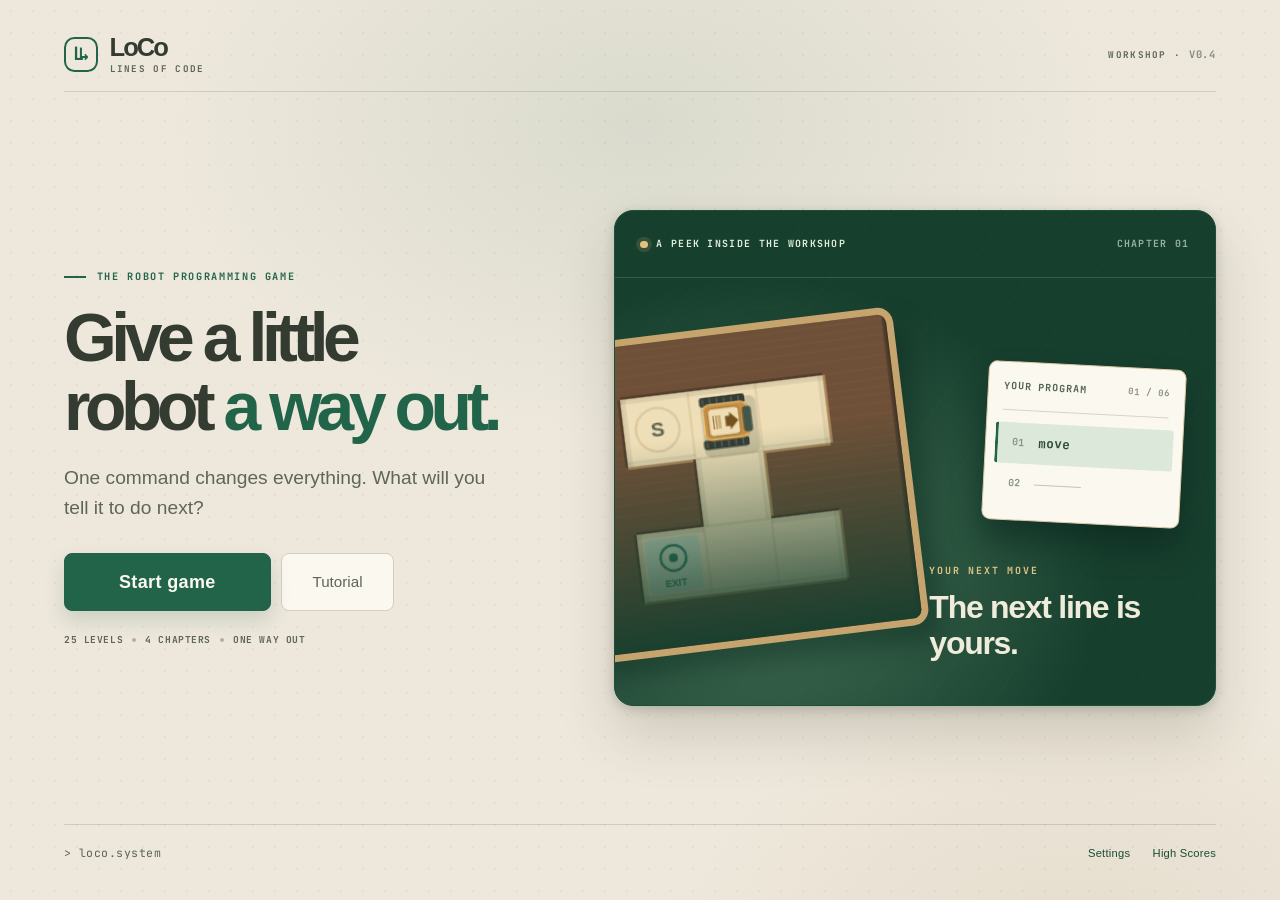
==== commit c472b254: "feat: add tutorial and chapter introductions (#30)" ====
--- a/index.html
+++ b/index.html
@@ -81,6 +81,11 @@
         <h2 id="level-name"></h2>
         <span id="level-progress" class="level-progress"></span>
       </header>
+      <div id="tutorial-hints" class="tutorial-hints hidden">
+        <p id="tutorial-hint-text" role="status" aria-live="polite" aria-atomic="true"></p>
+        <button id="btn-tutorial-skip" type="button" class="btn btn-ghost btn-small">Skip tutorial</button>
+      </div>
+      <p id="tutorial-board-description" class="sr-only">A short practice maze. The robot starts near the upper left, facing right. The corridor goes right, down, then right to the exit.</p>
       <div class="sensor-summary">
         <p id="sensor-note" class="sensor-note hidden">Front wall sensor fitted. Detects the next tile ahead; holes are not walls. Does not brake automatically.</p>
         <p id="sensor-reading" class="sensor-reading" role="status" aria-live="polite" aria-atomic="true" data-phase="unavailable" data-blocked="unknown" hidden></p>
@@ -152,6 +157,15 @@
       </div>
     </section>
   </main>
+  <dialog id="chapter-intro" class="chapter-intro" aria-labelledby="intro-title" aria-describedby="intro-copy">
+    <p class="intro-eyebrow">NEW IDEA</p>
+    <h2 id="intro-title"></h2>
+    <p id="intro-copy"></p>
+    <div class="intro-actions">
+      <button id="btn-intro-skip" type="button" class="btn btn-secondary">Skip</button>
+      <button id="btn-intro-continue" type="button" class="btn btn-primary">Continue</button>
+    </div>
+  </dialog>
   <script type="module" src="src/main.js"></script>
 </body>
 </html>
--- a/styles/main.css
+++ b/styles/main.css
@@ -746,6 +746,65 @@
   margin-top: 1rem;
 }
 
+.chapter-group-header {
+  display: flex;
+  align-items: center;
+  justify-content: space-between;
+  gap: 0.5rem;
+  margin-top: 1rem;
+}
+
+.chapter-group-header:first-child { margin-top: 0; }
+.chapter-group-header .chapter-header { margin-top: 0; }
+.chapter-replay { min-height: 32px; padding: 0.2rem 0.55rem; font-size: 0.72rem; }
+
+.chapter-intro {
+  width: min(30rem, calc(100vw - 2rem));
+  max-height: calc(100svh - 2rem);
+  overflow: auto;
+  padding: clamp(1.2rem, 4vw, 2rem);
+  border: 1px solid var(--border);
+  border-radius: 16px;
+  background: var(--surface);
+  color: var(--text);
+  box-shadow: var(--shadow);
+}
+
+.chapter-intro::backdrop { background: rgba(29, 39, 30, 0.58); }
+.chapter-intro .intro-eyebrow { color: var(--accent); font: 700 0.72rem var(--font-mono); letter-spacing: 0.12em; }
+.chapter-intro h2 { margin: 0.5rem 0 0.75rem; font-size: clamp(1.25rem, 4vw, 1.8rem); }
+.chapter-intro #intro-copy { line-height: 1.6; }
+.intro-actions { display: flex; flex-wrap: wrap; gap: 0.65rem; justify-content: flex-end; margin-top: 1.5rem; }
+
+.tutorial-hints {
+  display: flex;
+  align-items: center;
+  justify-content: space-between;
+  gap: 0.75rem;
+  padding: 0.55rem 0.8rem;
+  border: 1px solid var(--border);
+  border-radius: 10px;
+  background: var(--surface);
+  color: var(--text);
+  font-size: 0.85rem;
+}
+
+.tutorial-hints p { max-width: 66ch; }
+.tutorial-hints .btn { flex: none; min-height: 36px; padding: 0.25rem 0.65rem; font-size: 0.76rem; }
+#screen-game.is-tutorial .sensor-summary,
+#screen-game.is-tutorial .equipment-card { display: none; }
+
+.palette .block-chip:focus-visible,
+.program .line.filled:focus-visible {
+  outline: 2px solid var(--accent);
+  outline-offset: 2px;
+}
+
+@media (max-width: 600px) {
+  .tutorial-hints { align-items: flex-start; padding: 0.4rem 0.55rem; font-size: 0.74rem; line-height: 1.3; }
+  .tutorial-hints .btn { min-height: 44px; padding: 0.2rem 0.45rem; font-size: 0.7rem; }
+}
+
 /* completion mark — accent check on cleared levels */
 .level-item .level-done {
   font-family: var(--font-mono);
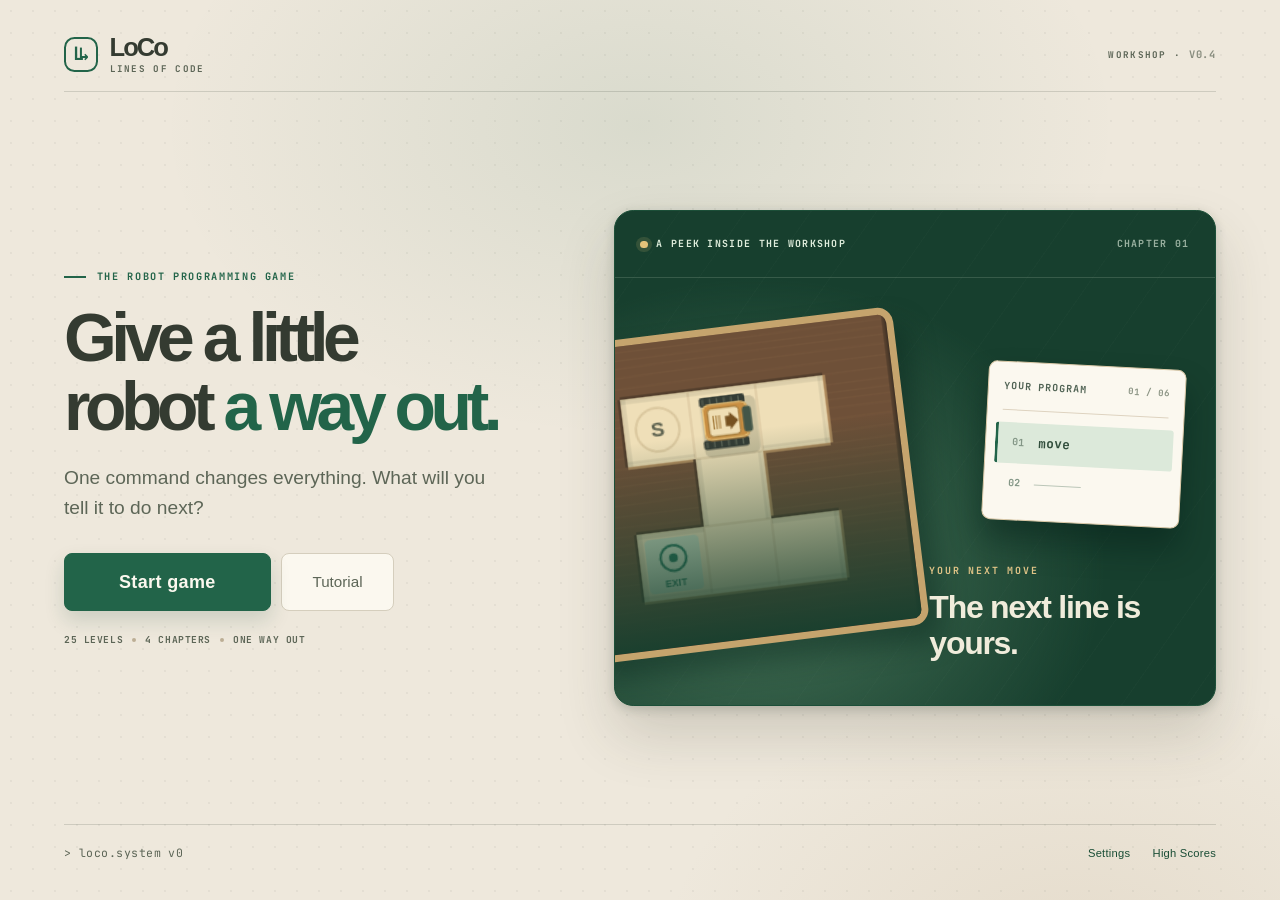
==== commit 0a98e9ac: "fix: guide tutorial through highlighted game areas (#30)" ====
--- a/index.html
+++ b/index.html
@@ -85,6 +85,21 @@
         <p id="tutorial-hint-text" role="status" aria-live="polite" aria-atomic="true"></p>
         <button id="btn-tutorial-skip" type="button" class="btn btn-ghost btn-small">Skip tutorial</button>
       </div>
+      <div id="tutorial-tour" class="hidden">
+        <div class="tutorial-tour-blocker" aria-hidden="true"></div>
+        <div id="tutorial-spotlight" class="tutorial-spotlight" aria-hidden="true"></div>
+        <section id="tutorial-tour-card" class="tutorial-tour-card" role="dialog" aria-modal="true"
+                 aria-labelledby="tutorial-tour-title" aria-describedby="tutorial-tour-copy">
+          <p id="tutorial-tour-progress" class="tutorial-tour-progress"></p>
+          <h3 id="tutorial-tour-title" tabindex="-1"></h3>
+          <p id="tutorial-tour-copy"></p>
+          <div class="tutorial-tour-actions">
+            <button id="btn-tour-skip" type="button" class="btn btn-ghost">Skip guide</button>
+            <button id="btn-tour-back" type="button" class="btn btn-secondary">Back</button>
+            <button id="btn-tour-next" type="button" class="btn btn-primary">Next</button>
+          </div>
+        </section>
+      </div>
       <p id="tutorial-board-description" class="sr-only">A short practice maze. The robot starts near the upper left, facing right. The corridor goes right, down, then right to the exit.</p>
       <div class="sensor-summary">
         <p id="sensor-note" class="sensor-note hidden">Front wall sensor fitted. Detects the next tile ahead; holes are not walls. Does not brake automatically.</p>
--- a/styles/main.css
+++ b/styles/main.css
@@ -794,6 +794,39 @@
 #screen-game.is-tutorial .sensor-summary,
 #screen-game.is-tutorial .equipment-card { display: none; }
 
+#tutorial-tour { display: contents; }
+.tutorial-tour-blocker { position: fixed; inset: 0; z-index: 80; background: transparent; }
+.tutorial-spotlight {
+  position: fixed;
+  z-index: 81;
+  pointer-events: none;
+  border: 3px solid #f1d18a;
+  border-radius: 12px;
+  box-shadow: 0 0 0 300vmax rgba(17, 35, 26, 0.72), 0 0 0 6px rgba(241, 209, 138, 0.28);
+}
+.tutorial-tour-card {
+  position: fixed;
+  z-index: 82;
+  width: min(24rem, calc(100vw - 24px));
+  max-height: calc(100svh - 24px);
+  overflow: auto;
+  padding: 1rem;
+  border: 1px solid var(--border);
+  border-radius: 14px;
+  background: var(--surface);
+  color: var(--text);
+  box-shadow: var(--shadow);
+}
+.tutorial-tour-progress { font: 700 0.7rem var(--font-mono); color: var(--accent); letter-spacing: 0.1em; }
+.tutorial-tour-card h3 { margin: 0.35rem 0 0.5rem; font-size: 1.2rem; line-height: 1.25; }
+.tutorial-tour-card h3:focus { outline: none; }
+.tutorial-tour-card h3:focus-visible { outline: 2px solid var(--accent); outline-offset: 2px; }
+#tutorial-tour-copy { font-size: 0.88rem; line-height: 1.45; }
+.tutorial-tour-actions { display: flex; gap: 0.4rem; margin-top: 0.85rem; }
+.tutorial-tour-actions .btn { min-height: 42px; min-width: 0; padding: 0.3rem 0.6rem; font-size: 0.78rem; }
+.tutorial-tour-actions #btn-tour-skip { margin-right: auto; }
+#screen-game.tour-active #sheet { transition: none !important; }
+
 .palette .block-chip:focus-visible,
 .program .line.filled:focus-visible {
   outline: 2px solid var(--accent);
@@ -803,6 +836,10 @@
 @media (max-width: 600px) {
   .tutorial-hints { align-items: flex-start; padding: 0.4rem 0.55rem; font-size: 0.74rem; line-height: 1.3; }
   .tutorial-hints .btn { min-height: 44px; padding: 0.2rem 0.45rem; font-size: 0.7rem; }
+  .tutorial-tour-card { padding: 0.75rem; }
+  .tutorial-tour-card h3 { font-size: 1.05rem; }
+  #tutorial-tour-copy { font-size: 0.8rem; line-height: 1.35; }
+  .tutorial-tour-actions .btn { min-height: 40px; padding: 0.3rem 0.45rem; font-size: 0.7rem; }
 }
 
 /* completion mark — accent check on cleared levels */
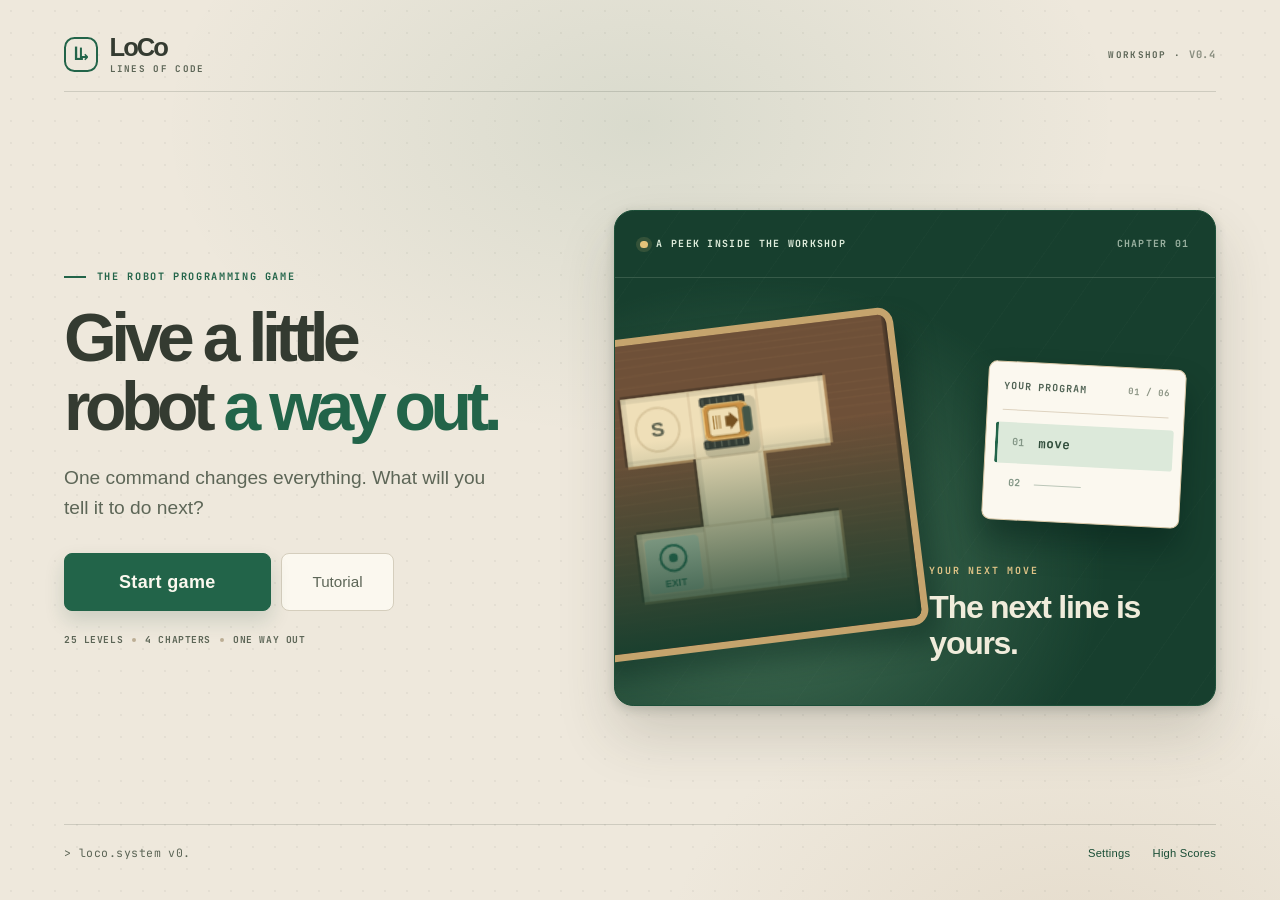
==== commit 7b973d4d: "feat: teach chapter concepts in guided example mazes (#30)" ====
--- a/index.html
+++ b/index.html
@@ -101,6 +101,7 @@
         </section>
       </div>
       <p id="tutorial-board-description" class="sr-only">A short practice maze. The robot starts near the upper left, facing right. The corridor goes right, down, then right to the exit.</p>
+      <p id="example-board-description" class="sr-only"></p>
       <div class="sensor-summary">
         <p id="sensor-note" class="sensor-note hidden">Front wall sensor fitted. Detects the next tile ahead; holes are not walls. Does not brake automatically.</p>
         <p id="sensor-reading" class="sensor-reading" role="status" aria-live="polite" aria-atomic="true" data-phase="unavailable" data-blocked="unknown" hidden></p>
@@ -172,15 +173,6 @@
       </div>
     </section>
   </main>
-  <dialog id="chapter-intro" class="chapter-intro" aria-labelledby="intro-title" aria-describedby="intro-copy">
-    <p class="intro-eyebrow">NEW IDEA</p>
-    <h2 id="intro-title"></h2>
-    <p id="intro-copy"></p>
-    <div class="intro-actions">
-      <button id="btn-intro-skip" type="button" class="btn btn-secondary">Skip</button>
-      <button id="btn-intro-continue" type="button" class="btn btn-primary">Continue</button>
-    </div>
-  </dialog>
   <script type="module" src="src/main.js"></script>
 </body>
 </html>
--- a/styles/main.css
+++ b/styles/main.css
@@ -758,24 +758,6 @@
 .chapter-group-header .chapter-header { margin-top: 0; }
 .chapter-replay { min-height: 32px; padding: 0.2rem 0.55rem; font-size: 0.72rem; }
 
-.chapter-intro {
-  width: min(30rem, calc(100vw - 2rem));
-  max-height: calc(100svh - 2rem);
-  overflow: auto;
-  padding: clamp(1.2rem, 4vw, 2rem);
-  border: 1px solid var(--border);
-  border-radius: 16px;
-  background: var(--surface);
-  color: var(--text);
-  box-shadow: var(--shadow);
-}
-
-.chapter-intro::backdrop { background: rgba(29, 39, 30, 0.58); }
-.chapter-intro .intro-eyebrow { color: var(--accent); font: 700 0.72rem var(--font-mono); letter-spacing: 0.12em; }
-.chapter-intro h2 { margin: 0.5rem 0 0.75rem; font-size: clamp(1.25rem, 4vw, 1.8rem); }
-.chapter-intro #intro-copy { line-height: 1.6; }
-.intro-actions { display: flex; flex-wrap: wrap; gap: 0.65rem; justify-content: flex-end; margin-top: 1.5rem; }
-
 .tutorial-hints {
   display: flex;
   align-items: center;
@@ -791,8 +773,8 @@
 
 .tutorial-hints p { max-width: 66ch; }
 .tutorial-hints .btn { flex: none; min-height: 36px; padding: 0.25rem 0.65rem; font-size: 0.76rem; }
-#screen-game.is-tutorial .sensor-summary,
-#screen-game.is-tutorial .equipment-card { display: none; }
+#screen-game.is-tutorial:not(.is-example) .sensor-summary,
+#screen-game.is-tutorial:not(.is-example) .equipment-card { display: none; }
 
 #tutorial-tour { display: contents; }
 .tutorial-tour-blocker { position: fixed; inset: 0; z-index: 80; background: transparent; }
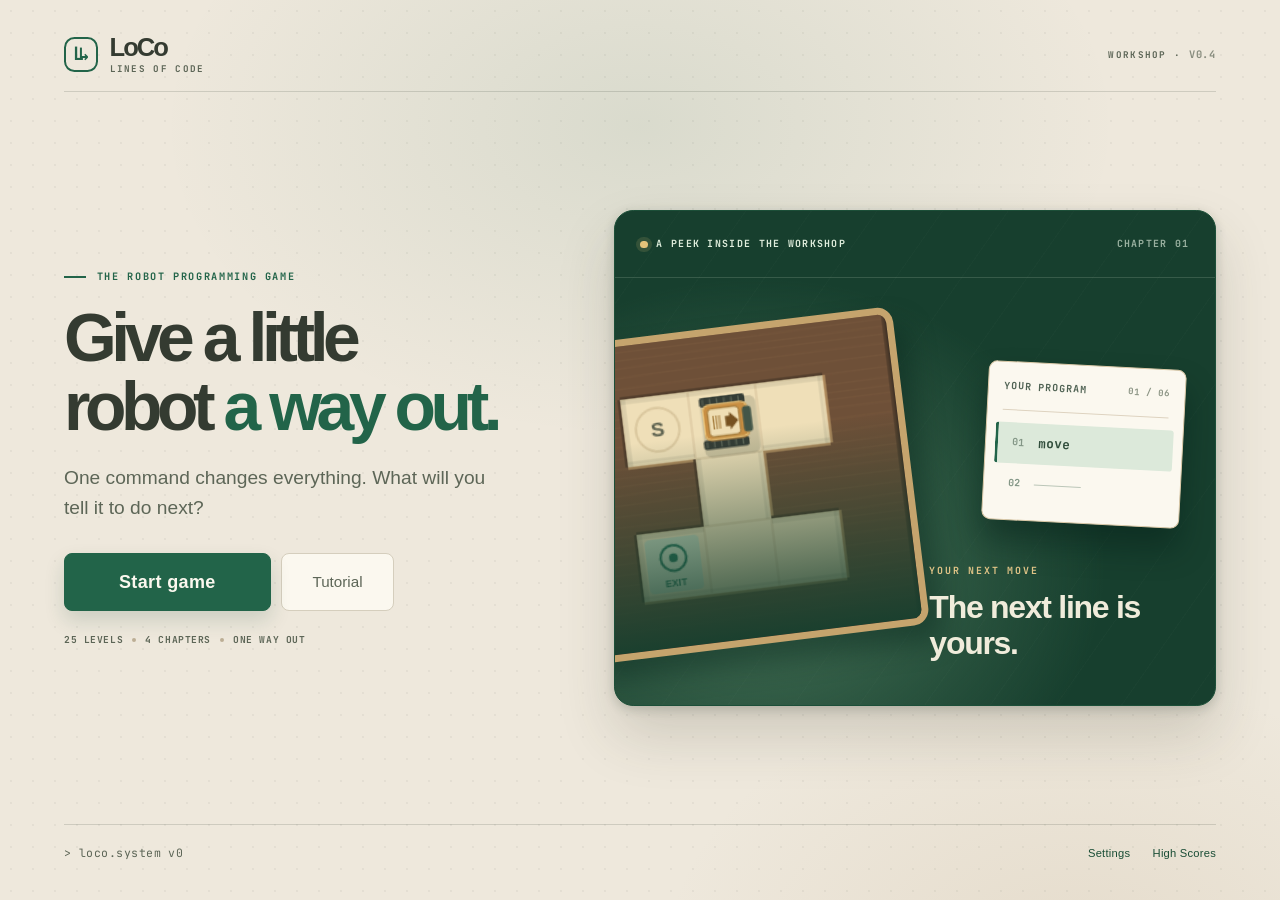
==== commit a2617afe: "feat: add run speed slider up to 8x (#35)" ====
--- a/index.html
+++ b/index.html
@@ -162,10 +162,16 @@
             <div class="panel-section controls">
               <button id="btn-run" class="btn btn-primary" data-role="run">▶ Run</button>
               <button id="btn-reset" class="btn btn-secondary" data-role="reset">Reset</button>
-              <div id="speed" class="speed" role="group" aria-label="Run speed">
-                <button data-speed="0.5">×½</button>
-                <button data-speed="1" class="active">×1</button>
-                <button data-speed="2">×2</button>
+              <div id="speed" class="speed">
+                <div class="speed-heading">
+                  <label for="speed-slider">Run speed</label>
+                  <output id="speed-value" for="speed-slider" aria-live="off">1×</output>
+                </div>
+                <input id="speed-slider" type="range" min="0" max="4" step="1" value="1"
+                       aria-valuetext="1 times">
+                <div class="speed-stops" aria-hidden="true">
+                  <span>0.5×</span><span>1×</span><span>2×</span><span>4×</span><span>8×</span>
+                </div>
               </div>
             </div>
           </div>
--- a/styles/main.css
+++ b/styles/main.css
@@ -1405,6 +1405,25 @@
 }
 
 /* loop-count steppers on the loop line (+/−, no typing) */
+.loop-code {
+  flex-wrap: wrap;
+}
+
+.loop-code > .line-token,
+.loop-code > .stepper {
+  flex: none;
+}
+
+.loop-progress {
+  padding: 0.05rem 0.35rem;
+  border: 1px solid var(--border);
+  border-radius: 4px;
+  background: var(--surface-2);
+  color: var(--text);
+  font-size: 0.72rem;
+  white-space: nowrap;
+}
+
 .stepper {
   display: inline-flex;
   align-items: center;
@@ -1486,37 +1505,47 @@
 
 .speed {
   grid-column: 1 / -1;
-  display: flex;
+  min-width: 0;
   border: 1px solid var(--border);
   border-radius: 10px;
-  overflow: hidden;
-}
-
-.speed button {
-  appearance: none;
-  flex: 1;
-  border: 0;
-  background: transparent;
+  padding: 0.5rem 0.75rem;
+}
+
+.speed-heading {
+  display: flex;
+  align-items: center;
+  justify-content: space-between;
+  gap: 0.5rem;
+  font-size: 0.8rem;
+}
+
+.speed-heading output {
+  color: var(--accent);
+  font-family: var(--font-mono);
+  font-weight: 700;
+}
+
+#speed-slider {
+  display: block;
+  width: 100%;
+  height: 44px;
+  margin: 0;
+  cursor: pointer;
+  accent-color: var(--accent);
+}
+
+#speed-slider:focus-visible {
+  outline: 2px solid var(--accent);
+  outline-offset: 2px;
+  border-radius: 4px;
+}
+
+.speed-stops {
+  display: flex;
+  justify-content: space-between;
+  font-family: var(--font-mono);
+  font-size: 0.7rem;
   color: var(--muted);
-  font-family: var(--font-mono);
-  font-size: 0.8rem;
-  padding: 0.5rem 0;
-  cursor: pointer;
-}
-
-.speed button + button {
-  border-left: 1px solid var(--border);
-}
-
-.speed button:hover {
-  color: var(--text);
-  background: var(--surface-2);
-}
-
-.speed button.active {
-  color: var(--accent);
-  background: var(--accent-dim);
-  text-shadow: 0 0 8px var(--accent-glow);
 }
 
 .btn-small {
@@ -1533,8 +1562,7 @@
   .level-item,
   .block-chip,
   .line,
-  .step-btn,
-  .speed button {
+  .step-btn {
     transition: background-color 0.15s ease, border-color 0.15s ease,
       box-shadow 0.2s ease, color 0.15s ease;
   }
